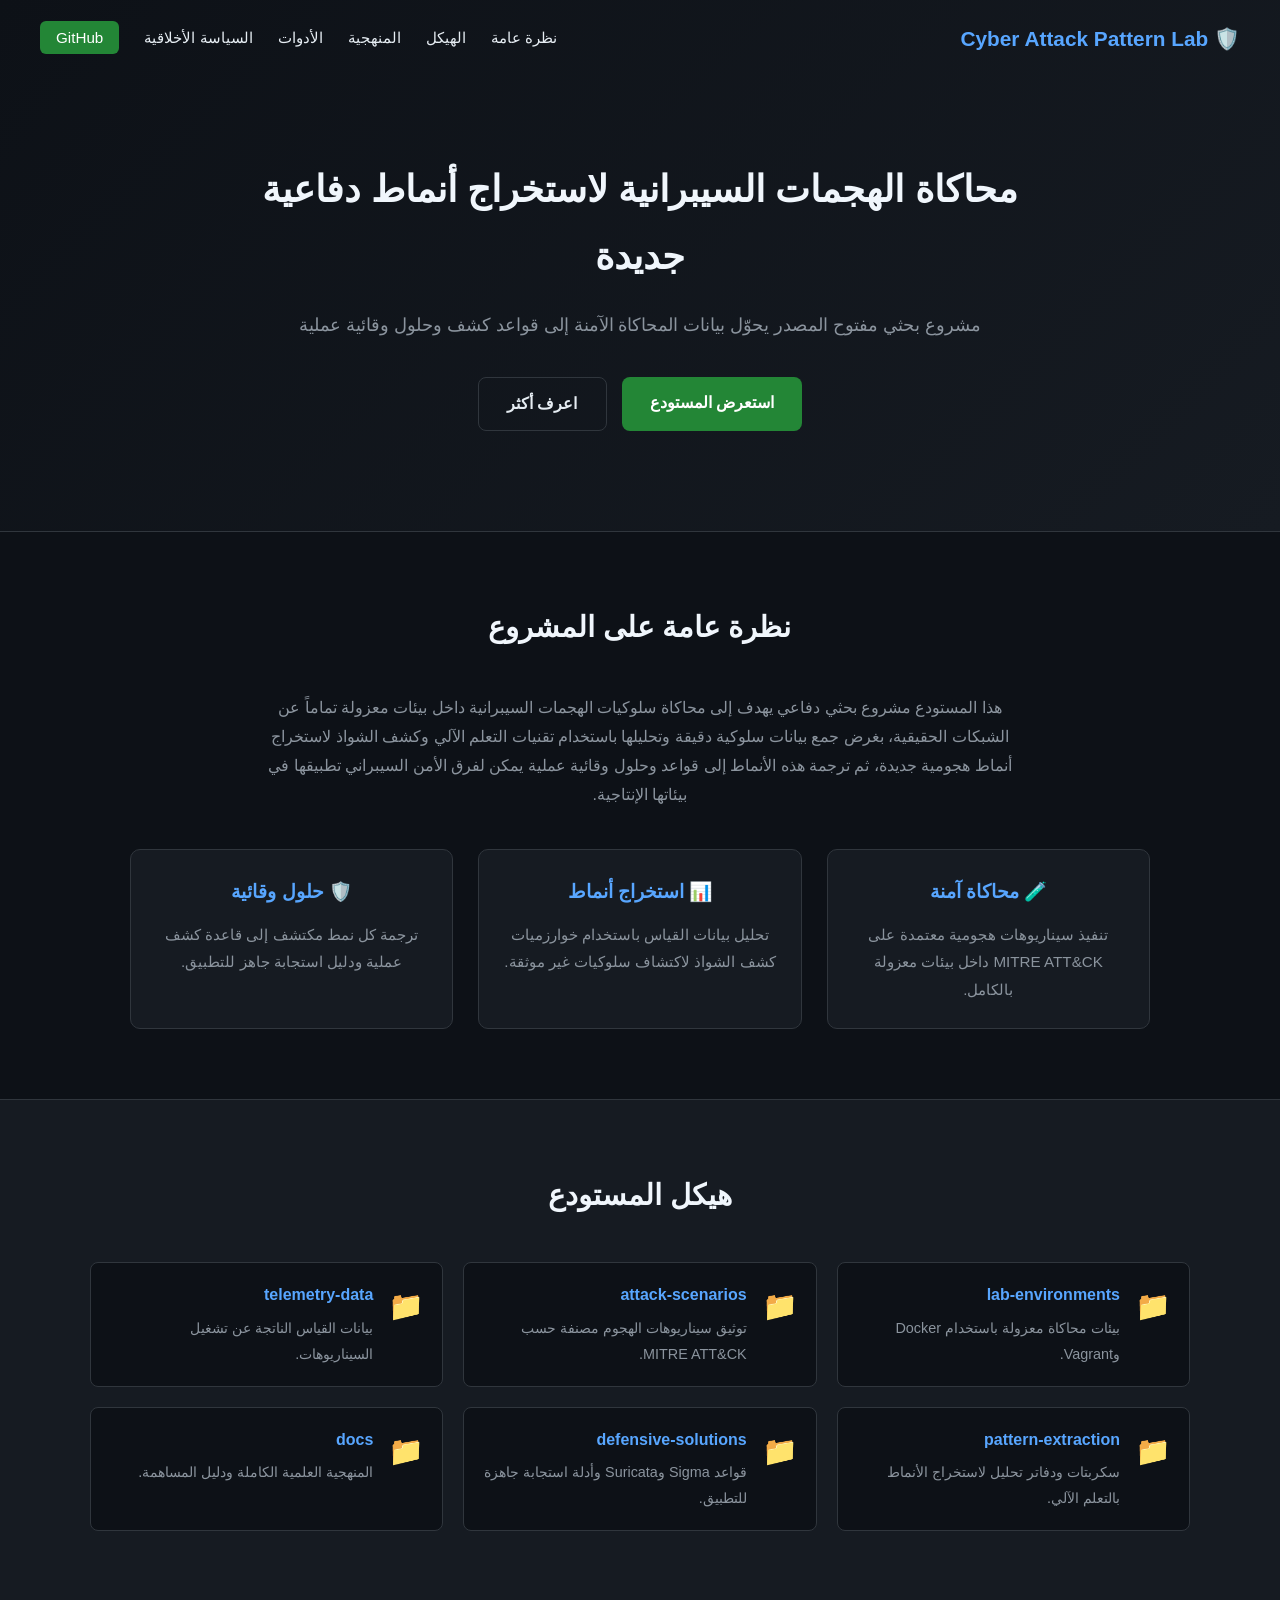
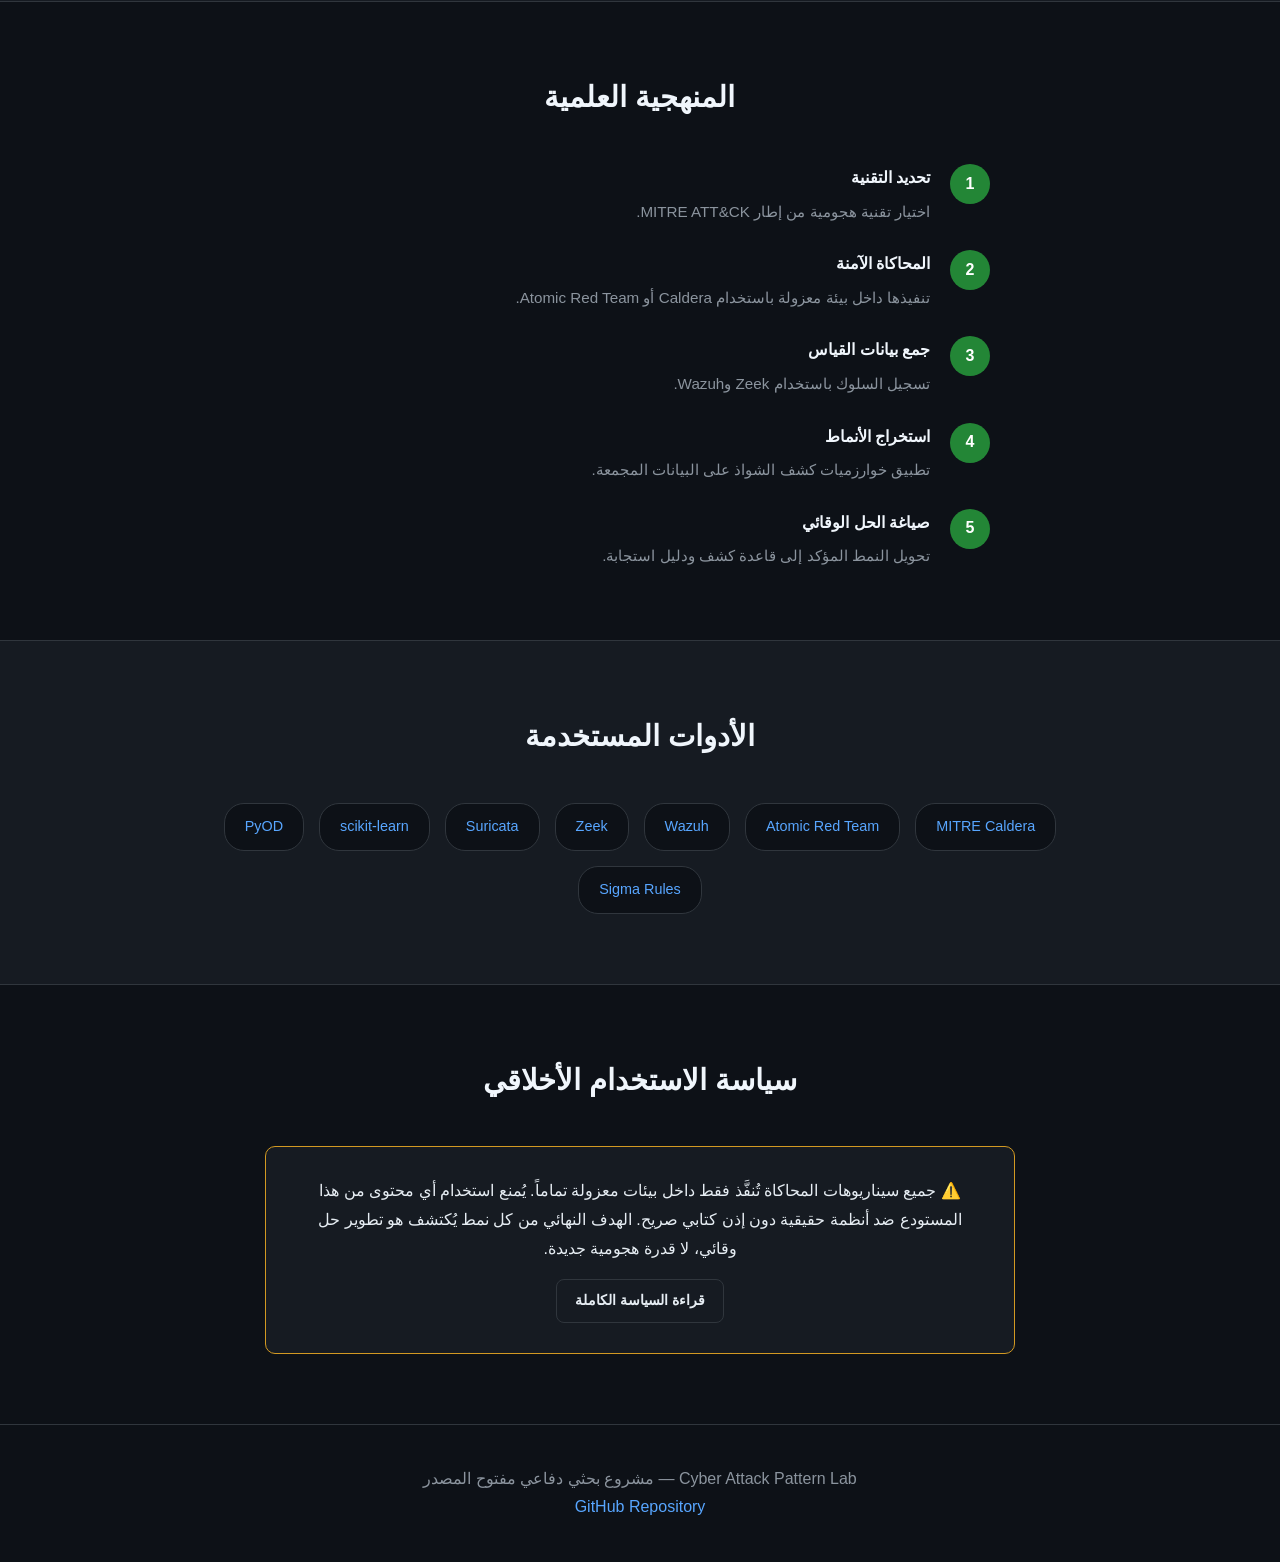
==== site/index.html @ 19f529f7 "إضافة موقع GitHub Pages أساسي" ====
<!DOCTYPE html>
<html lang="ar" dir="rtl">
<head>
<meta charset="UTF-8">
<meta name="viewport" content="width=device-width, initial-scale=1.0">
<title>Cyber Attack Pattern Lab | مستودع محاكاة الهجمات السيبرانية</title>
<link rel="stylesheet" href="style.css">
</head>
<body>

<header class="hero">
  <nav class="navbar">
    <div class="logo">🛡️ Cyber Attack Pattern Lab</div>
    <ul class="nav-links">
      <li><a href="#about">نظرة عامة</a></li>
      <li><a href="#structure">الهيكل</a></li>
      <li><a href="#methodology">المنهجية</a></li>
      <li><a href="#tools">الأدوات</a></li>
      <li><a href="#ethics">السياسة الأخلاقية</a></li>
      <li><a href="https://github.com/mwthrc23-ui/cyber-attack-pattern-lab-" target="_blank" class="github-btn">GitHub</a></li>
    </ul>
  </nav>

  <div class="hero-content">
    <h1>محاكاة الهجمات السيبرانية لاستخراج أنماط دفاعية جديدة</h1>
    <p>مشروع بحثي مفتوح المصدر يحوّل بيانات المحاكاة الآمنة إلى قواعد كشف وحلول وقائية عملية</p>
    <div class="hero-buttons">
      <a href="https://github.com/mwthrc23-ui/cyber-attack-pattern-lab-" class="btn primary" target="_blank">استعرض المستودع</a>
      <a href="#about" class="btn secondary">اعرف أكثر</a>
    </div>
  </div>
</header>

<section id="about" class="section">
  <h2>نظرة عامة على المشروع</h2>
  <p>
    هذا المستودع مشروع بحثي دفاعي يهدف إلى محاكاة سلوكيات الهجمات السيبرانية
    داخل بيئات معزولة تماماً عن الشبكات الحقيقية، بغرض جمع بيانات سلوكية دقيقة
    وتحليلها باستخدام تقنيات التعلم الآلي وكشف الشواذ لاستخراج أنماط هجومية
    جديدة، ثم ترجمة هذه الأنماط إلى قواعد وحلول وقائية عملية يمكن لفرق الأمن
    السيبراني تطبيقها في بيئاتها الإنتاجية.
  </p>
  <div class="cards">
    <div class="card">
      <h3>🧪 محاكاة آمنة</h3>
      <p>تنفيذ سيناريوهات هجومية معتمدة على MITRE ATT&CK داخل بيئات معزولة بالكامل.</p>
    </div>
    <div class="card">
      <h3>📊 استخراج أنماط</h3>
      <p>تحليل بيانات القياس باستخدام خوارزميات كشف الشواذ لاكتشاف سلوكيات غير موثقة.</p>
    </div>
    <div class="card">
      <h3>🛡️ حلول وقائية</h3>
      <p>ترجمة كل نمط مكتشف إلى قاعدة كشف عملية ودليل استجابة جاهز للتطبيق.</p>
    </div>
  </div>
</section>

<section id="structure" class="section alt">
  <h2>هيكل المستودع</h2>
  <div class="structure-grid">
    <div class="structure-item">
      <span class="folder-icon">📁</span>
      <div>
        <h4>lab-environments</h4>
        <p>بيئات محاكاة معزولة باستخدام Docker وVagrant.</p>
      </div>
    </div>
    <div class="structure-item">
      <span class="folder-icon">📁</span>
      <div>
        <h4>attack-scenarios</h4>
        <p>توثيق سيناريوهات الهجوم مصنفة حسب MITRE ATT&CK.</p>
      </div>
    </div>
    <div class="structure-item">
      <span class="folder-icon">📁</span>
      <div>
        <h4>telemetry-data</h4>
        <p>بيانات القياس الناتجة عن تشغيل السيناريوهات.</p>
      </div>
    </div>
    <div class="structure-item">
      <span class="folder-icon">📁</span>
      <div>
        <h4>pattern-extraction</h4>
        <p>سكربتات ودفاتر تحليل لاستخراج الأنماط بالتعلم الآلي.</p>
      </div>
    </div>
    <div class="structure-item">
      <span class="folder-icon">📁</span>
      <div>
        <h4>defensive-solutions</h4>
        <p>قواعد Sigma وSuricata وأدلة استجابة جاهزة للتطبيق.</p>
      </div>
    </div>
    <div class="structure-item">
      <span class="folder-icon">📁</span>
      <div>
        <h4>docs</h4>
        <p>المنهجية العلمية الكاملة ودليل المساهمة.</p>
      </div>
    </div>
  </div>
</section>

<section id="methodology" class="section">
  <h2>المنهجية العلمية</h2>
  <div class="timeline">
    <div class="timeline-step">
      <div class="step-number">1</div>
      <div><h4>تحديد التقنية</h4><p>اختيار تقنية هجومية من إطار MITRE ATT&amp;CK.</p></div>
    </div>
    <div class="timeline-step">
      <div class="step-number">2</div>
      <div><h4>المحاكاة الآمنة</h4><p>تنفيذها داخل بيئة معزولة باستخدام Caldera أو Atomic Red Team.</p></div>
    </div>
    <div class="timeline-step">
      <div class="step-number">3</div>
      <div><h4>جمع بيانات القياس</h4><p>تسجيل السلوك باستخدام Zeek وWazuh.</p></div>
    </div>
    <div class="timeline-step">
      <div class="step-number">4</div>
      <div><h4>استخراج الأنماط</h4><p>تطبيق خوارزميات كشف الشواذ على البيانات المجمعة.</p></div>
    </div>
    <div class="timeline-step">
      <div class="step-number">5</div>
      <div><h4>صياغة الحل الوقائي</h4><p>تحويل النمط المؤكد إلى قاعدة كشف ودليل استجابة.</p></div>
    </div>
  </div>
</section>

<section id="tools" class="section alt">
  <h2>الأدوات المستخدمة</h2>
  <div class="tools-grid">
    <span class="tool-badge">MITRE Caldera</span>
    <span class="tool-badge">Atomic Red Team</span>
    <span class="tool-badge">Wazuh</span>
    <span class="tool-badge">Zeek</span>
    <span class="tool-badge">Suricata</span>
    <span class="tool-badge">scikit-learn</span>
    <span class="tool-badge">PyOD</span>
    <span class="tool-badge">Sigma Rules</span>
  </div>
</section>

<section id="ethics" class="section">
  <h2>سياسة الاستخدام الأخلاقي</h2>
  <div class="ethics-box">
    <p>⚠️ جميع سيناريوهات المحاكاة تُنفَّذ فقط داخل بيئات معزولة تماماً. يُمنع
    استخدام أي محتوى من هذا المستودع ضد أنظمة حقيقية دون إذن كتابي صريح.
    الهدف النهائي من كل نمط يُكتشف هو تطوير حل وقائي، لا قدرة هجومية جديدة.</p>
    <a href="https://github.com/mwthrc23-ui/cyber-attack-pattern-lab-/blob/main/ETHICS_POLICY.md" target="_blank" class="btn secondary small">قراءة السياسة الكاملة</a>
  </div>
</section>

<footer class="footer">
  <p>Cyber Attack Pattern Lab — مشروع بحثي دفاعي مفتوح المصدر</p>
  <p><a href="https://github.com/mwthrc23-ui/cyber-attack-pattern-lab-" target="_blank">GitHub Repository</a></p>
</footer>

</body>
</html>
---- site/style.css ----
* {
  margin: 0;
  padding: 0;
  box-sizing: border-box;
}

body {
  font-family: 'Segoe UI', Tahoma, Arial, sans-serif;
  background: #0d1117;
  color: #e6edf3;
  line-height: 1.8;
}

/* شريط التنقل */
.navbar {
  display: flex;
  justify-content: space-between;
  align-items: center;
  padding: 20px 40px;
}

.logo {
  font-size: 1.3rem;
  font-weight: bold;
  color: #58a6ff;
}

.nav-links {
  display: flex;
  gap: 25px;
  list-style: none;
}

.nav-links a {
  color: #e6edf3;
  text-decoration: none;
  font-size: 0.95rem;
}

.nav-links a:hover {
  color: #58a6ff;
}

.github-btn {
  background: #238636;
  padding: 8px 16px;
  border-radius: 6px;
  color: white !important;
}

/* قسم الهيرو */
.hero {
  background: linear-gradient(135deg, #0d1117 0%, #161b22 100%);
  border-bottom: 1px solid #30363d;
}

.hero-content {
  text-align: center;
  padding: 80px 20px 100px;
  max-width: 800px;
  margin: 0 auto;
}

.hero-content h1 {
  font-size: 2.3rem;
  margin-bottom: 20px;
  color: #f0f6fc;
}

.hero-content p {
  font-size: 1.1rem;
  color: #8b949e;
  margin-bottom: 35px;
}

.hero-buttons {
  display: flex;
  gap: 15px;
  justify-content: center;
}

.btn {
  padding: 12px 28px;
  border-radius: 8px;
  text-decoration: none;
  font-weight: bold;
  transition: 0.2s;
}

.btn.primary {
  background: #238636;
  color: white;
}

.btn.primary:hover {
  background: #2ea043;
}

.btn.secondary {
  border: 1px solid #30363d;
  color: #e6edf3;
}

.btn.secondary:hover {
  background: #21262d;
}

.btn.small {
  padding: 8px 18px;
  font-size: 0.9rem;
  display: inline-block;
  margin-top: 15px;
}

/* الأقسام */
.section {
  padding: 70px 40px;
  max-width: 1100px;
  margin: 0 auto;
}

.section.alt {
  background: #161b22;
  max-width: 100%;
  border-top: 1px solid #30363d;
  border-bottom: 1px solid #30363d;
}

.section h2 {
  text-align: center;
  font-size: 1.8rem;
  margin-bottom: 40px;
  color: #f0f6fc;
}

.section > p {
  text-align: center;
  max-width: 750px;
  margin: 0 auto 40px;
  color: #8b949e;
}

/* البطاقات */
.cards {
  display: grid;
  grid-template-columns: repeat(auto-fit, minmax(250px, 1fr));
  gap: 25px;
}

.card {
  background: #161b22;
  border: 1px solid #30363d;
  border-radius: 10px;
  padding: 25px;
  text-align: center;
}

.card h3 {
  margin-bottom: 12px;
  color: #58a6ff;
}

.card p {
  color: #8b949e;
  font-size: 0.95rem;
}

/* هيكل المجلدات */
.structure-grid {
  display: grid;
  grid-template-columns: repeat(auto-fit, minmax(280px, 1fr));
  gap: 20px;
  max-width: 1100px;
  margin: 0 auto;
}

.structure-item {
  display: flex;
  gap: 15px;
  background: #0d1117;
  border: 1px solid #30363d;
  border-radius: 8px;
  padding: 18px;
}

.folder-icon {
  font-size: 1.8rem;
}

.structure-item h4 {
  color: #58a6ff;
  margin-bottom: 6px;
}

.structure-item p {
  color: #8b949e;
  font-size: 0.9rem;
}

/* خط زمني المنهجية */
.timeline {
  max-width: 700px;
  margin: 0 auto;
  display: flex;
  flex-direction: column;
  gap: 25px;
}

.timeline-step {
  display: flex;
  align-items: flex-start;
  gap: 20px;
}

.step-number {
  background: #238636;
  color: white;
  min-width: 40px;
  height: 40px;
  border-radius: 50%;
  display: flex;
  align-items: center;
  justify-content: center;
  font-weight: bold;
}

.timeline-step h4 {
  color: #f0f6fc;
  margin-bottom: 5px;
}

.timeline-step p {
  color: #8b949e;
  font-size: 0.95rem;
}

/* الأدوات */
.tools-grid {
  display: flex;
  flex-wrap: wrap;
  gap: 15px;
  justify-content: center;
  max-width: 900px;
  margin: 0 auto;
}

.tool-badge {
  background: #0d1117;
  border: 1px solid #30363d;
  padding: 10px 20px;
  border-radius: 20px;
  color: #58a6ff;
  font-size: 0.9rem;
}

/* السياسة الأخلاقية */
.ethics-box {
  max-width: 750px;
  margin: 0 auto;
  background: #161b22;
  border: 1px solid #d29922;
  border-radius: 10px;
  padding: 30px;
  text-align: center;
}

.ethics-box p {
  color: #e6edf3;
}

/* التذييل */
.footer {
  text-align: center;
  padding: 40px;
  border-top: 1px solid #30363d;
  color: #8b949e;
}

.footer a {
  color: #58a6ff;
  text-decoration: none;
}

/* التجاوب مع الشاشات الصغيرة */
@media (max-width: 768px) {
  .navbar {
    flex-direction: column;
    gap: 15px;
  }
  .nav-links {
    flex-wrap: wrap;
    justify-content: center;
    gap: 15px;
  }
  .hero-content h1 {
    font-size: 1.7rem;
  }
}
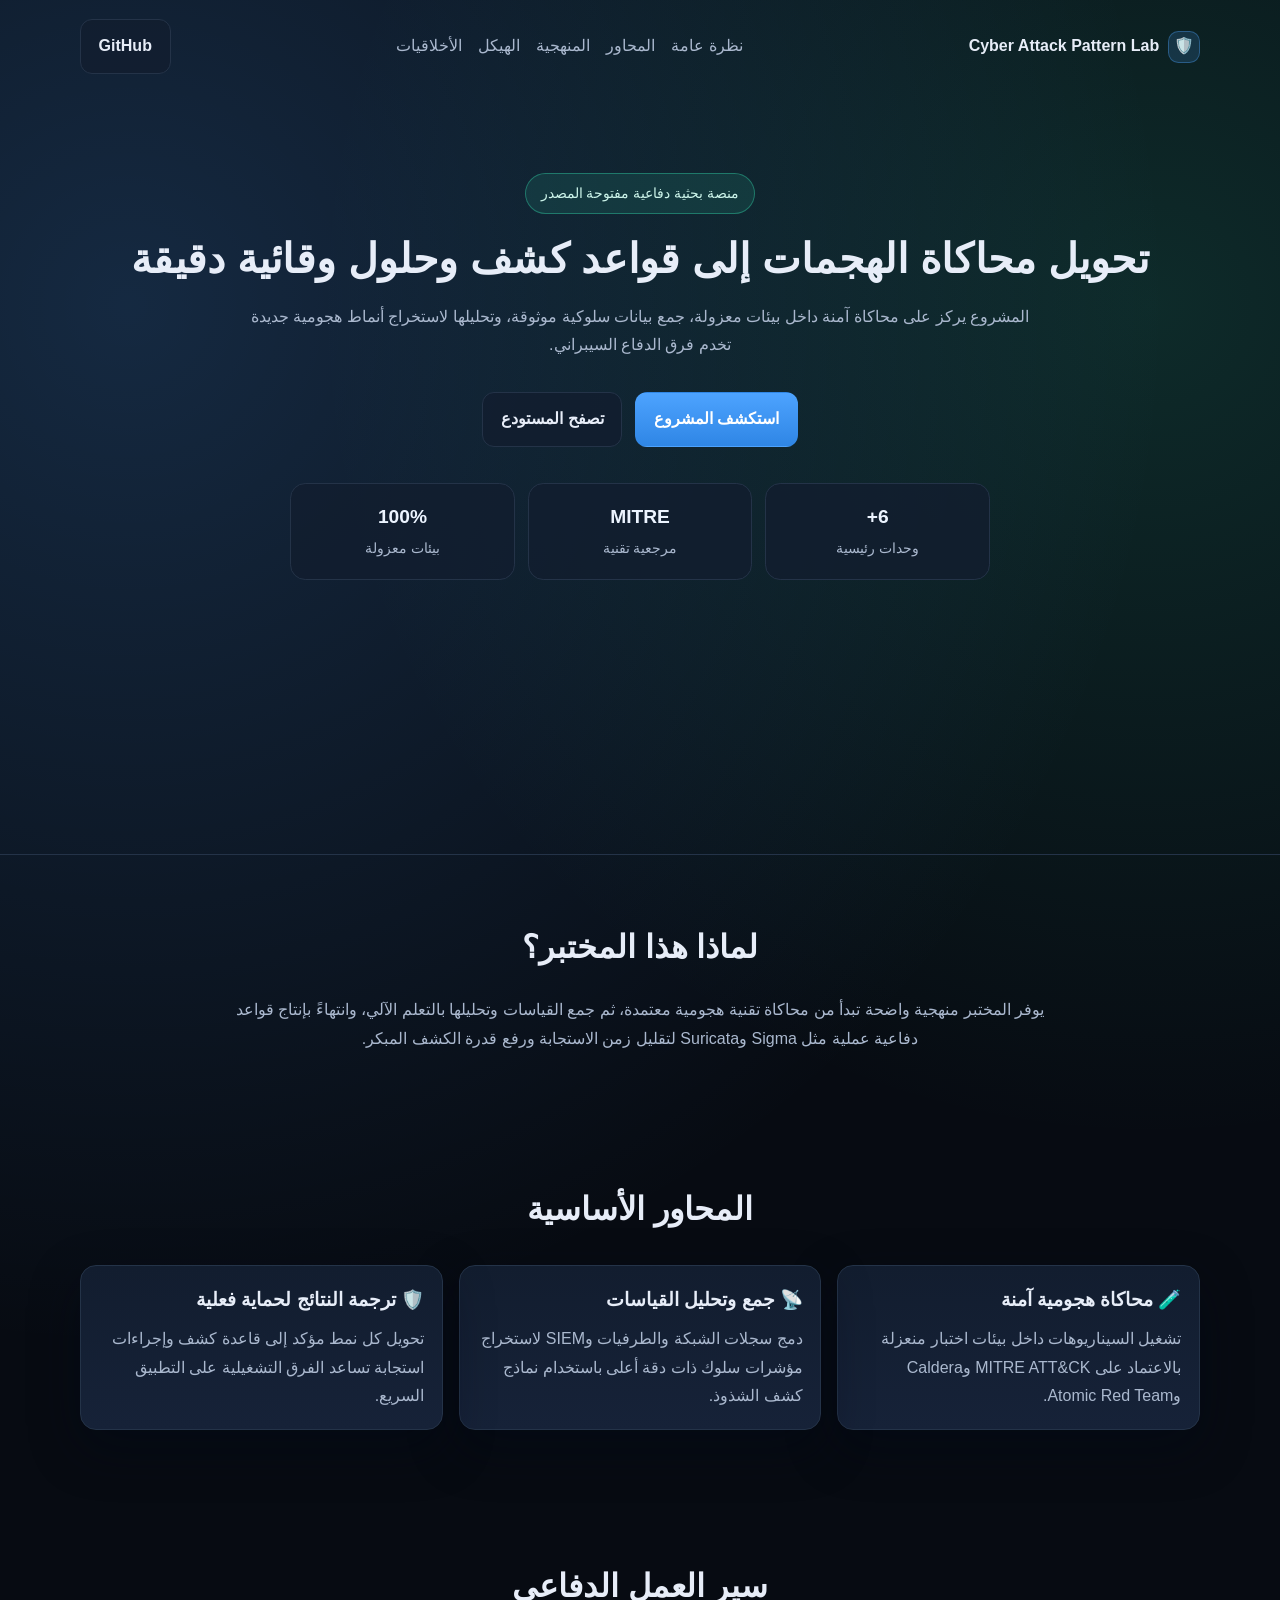
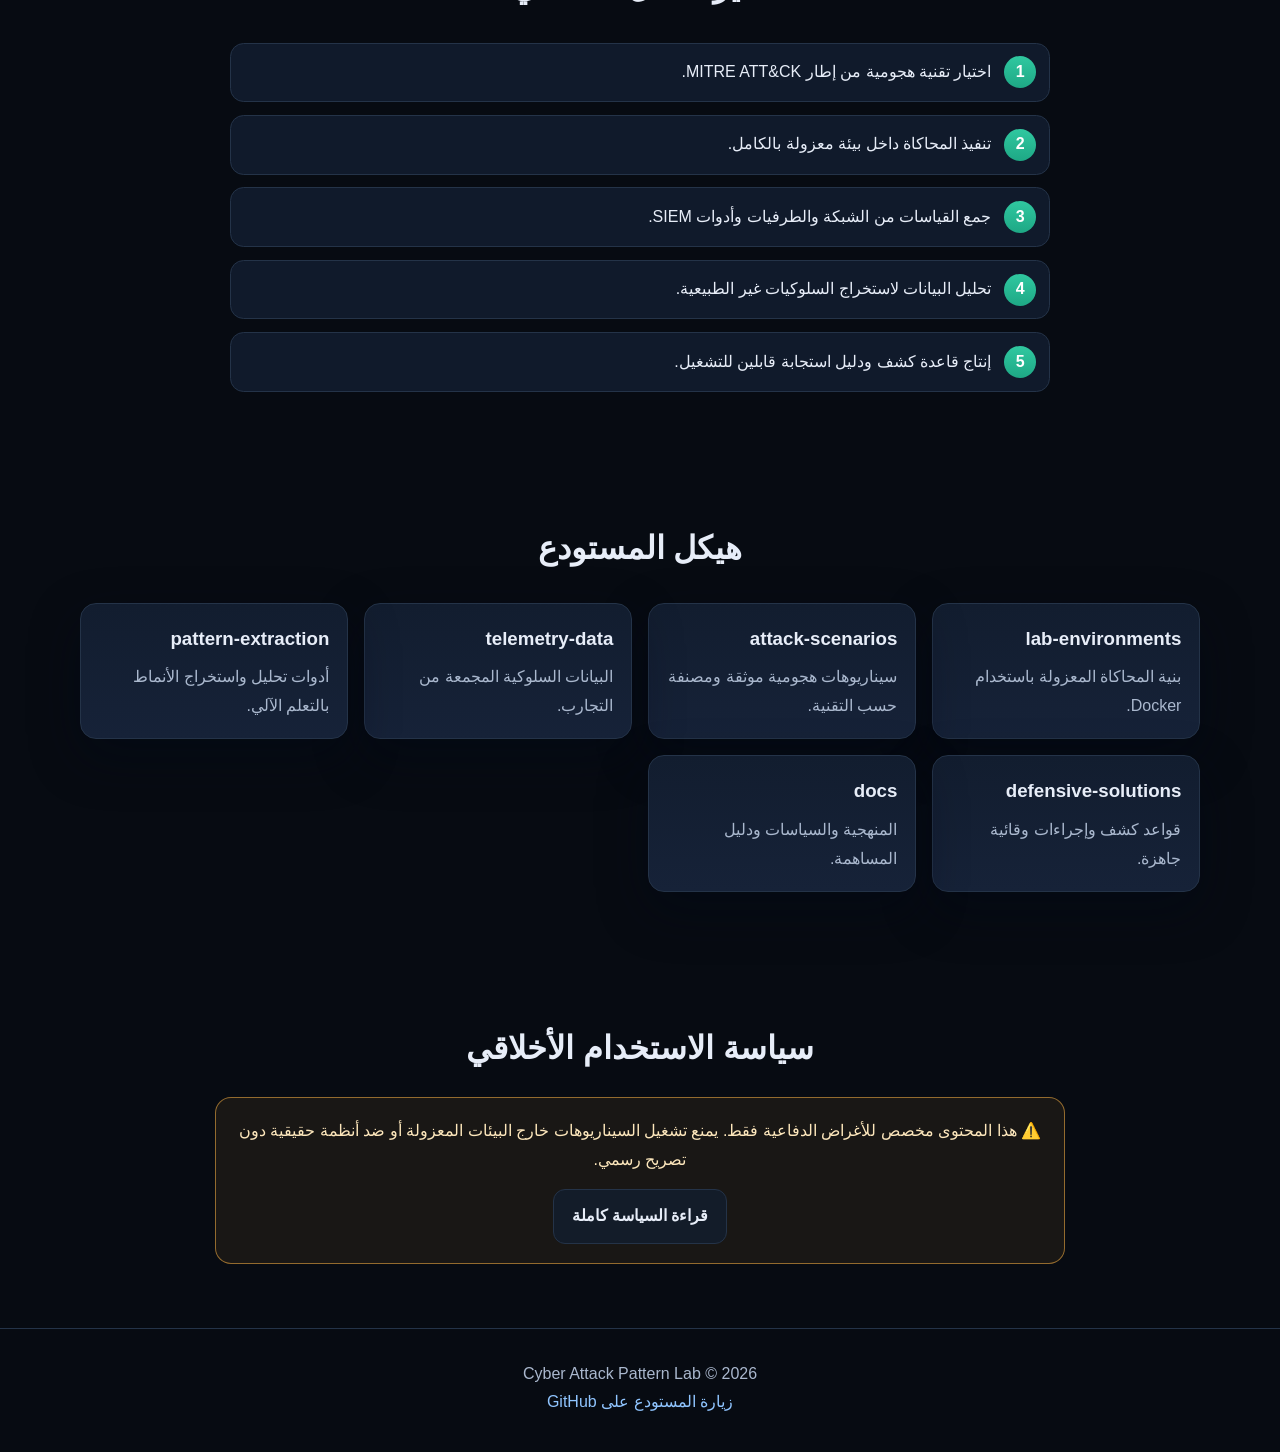
==== commit daf92510: "Implement redesigned homepage and 404 handling" ====
--- a/site/index.html
+++ b/site/index.html
@@ -1,163 +1,109 @@
 <!DOCTYPE html>
 <html lang="ar" dir="rtl">
 <head>
-<meta charset="UTF-8">
-<meta name="viewport" content="width=device-width, initial-scale=1.0">
-<title>Cyber Attack Pattern Lab | مستودع محاكاة الهجمات السيبرانية</title>
-<link rel="stylesheet" href="style.css">
+  <meta charset="UTF-8">
+  <meta name="viewport" content="width=device-width, initial-scale=1.0">
+  <meta name="description" content="Cyber Attack Pattern Lab: منصة بحثية دفاعية لمحاكاة الهجمات السيبرانية واستخراج أنماط وقائية قابلة للتطبيق.">
+  <title>Cyber Attack Pattern Lab | مختبر أنماط الهجمات السيبرانية</title>
+  <link rel="stylesheet" href="style.css">
 </head>
 <body>
+  <header class="hero" id="top">
+    <nav class="navbar container">
+      <a class="brand" href="#top" aria-label="العودة إلى الأعلى">
+        <span class="brand-mark">🛡️</span>
+        <span>Cyber Attack Pattern Lab</span>
+      </a>
+      <ul class="nav-links">
+        <li><a href="#about">نظرة عامة</a></li>
+        <li><a href="#pillars">المحاور</a></li>
+        <li><a href="#workflow">المنهجية</a></li>
+        <li><a href="#structure">الهيكل</a></li>
+        <li><a href="#ethics">الأخلاقيات</a></li>
+      </ul>
+      <a href="https://github.com/mwthrc23-ui/cyber-attack-pattern-lab.github.io" target="_blank" rel="noreferrer" class="btn btn-ghost">GitHub</a>
+    </nav>
 
-<header class="hero">
-  <nav class="navbar">
-    <div class="logo">🛡️ Cyber Attack Pattern Lab</div>
-    <ul class="nav-links">
-      <li><a href="#about">نظرة عامة</a></li>
-      <li><a href="#structure">الهيكل</a></li>
-      <li><a href="#methodology">المنهجية</a></li>
-      <li><a href="#tools">الأدوات</a></li>
-      <li><a href="#ethics">السياسة الأخلاقية</a></li>
-      <li><a href="https://github.com/mwthrc23-ui/cyber-attack-pattern-lab-" target="_blank" class="github-btn">GitHub</a></li>
-    </ul>
-  </nav>
+    <div class="hero-content container">
+      <p class="kicker">منصة بحثية دفاعية مفتوحة المصدر</p>
+      <h1>تحويل محاكاة الهجمات إلى قواعد كشف وحلول وقائية دقيقة</h1>
+      <p class="lead">المشروع يركز على محاكاة آمنة داخل بيئات معزولة، جمع بيانات سلوكية موثوقة، وتحليلها لاستخراج أنماط هجومية جديدة تخدم فرق الدفاع السيبراني.</p>
+      <div class="hero-actions">
+        <a href="#about" class="btn btn-primary">استكشف المشروع</a>
+        <a href="https://github.com/mwthrc23-ui/cyber-attack-pattern-lab.github.io" target="_blank" rel="noreferrer" class="btn btn-secondary">تصفح المستودع</a>
+      </div>
+      <ul class="hero-metrics" aria-label="إحصاءات المشروع">
+        <li><strong>6+</strong><span>وحدات رئيسية</span></li>
+        <li><strong>MITRE</strong><span>مرجعية تقنية</span></li>
+        <li><strong>100%</strong><span>بيئات معزولة</span></li>
+      </ul>
+    </div>
+  </header>
 
-  <div class="hero-content">
-    <h1>محاكاة الهجمات السيبرانية لاستخراج أنماط دفاعية جديدة</h1>
-    <p>مشروع بحثي مفتوح المصدر يحوّل بيانات المحاكاة الآمنة إلى قواعد كشف وحلول وقائية عملية</p>
-    <div class="hero-buttons">
-      <a href="https://github.com/mwthrc23-ui/cyber-attack-pattern-lab-" class="btn primary" target="_blank">استعرض المستودع</a>
-      <a href="#about" class="btn secondary">اعرف أكثر</a>
-    </div>
-  </div>
-</header>
+  <main>
+    <section class="section container" id="about">
+      <h2>لماذا هذا المختبر؟</h2>
+      <p>
+        يوفر المختبر منهجية واضحة تبدأ من محاكاة تقنية هجومية معتمدة، ثم جمع القياسات وتحليلها بالتعلم الآلي،
+        وانتهاءً بإنتاج قواعد دفاعية عملية مثل Sigma وSuricata لتقليل زمن الاستجابة ورفع قدرة الكشف المبكر.
+      </p>
+    </section>
 
-<section id="about" class="section">
-  <h2>نظرة عامة على المشروع</h2>
-  <p>
-    هذا المستودع مشروع بحثي دفاعي يهدف إلى محاكاة سلوكيات الهجمات السيبرانية
-    داخل بيئات معزولة تماماً عن الشبكات الحقيقية، بغرض جمع بيانات سلوكية دقيقة
-    وتحليلها باستخدام تقنيات التعلم الآلي وكشف الشواذ لاستخراج أنماط هجومية
-    جديدة، ثم ترجمة هذه الأنماط إلى قواعد وحلول وقائية عملية يمكن لفرق الأمن
-    السيبراني تطبيقها في بيئاتها الإنتاجية.
-  </p>
-  <div class="cards">
-    <div class="card">
-      <h3>🧪 محاكاة آمنة</h3>
-      <p>تنفيذ سيناريوهات هجومية معتمدة على MITRE ATT&CK داخل بيئات معزولة بالكامل.</p>
-    </div>
-    <div class="card">
-      <h3>📊 استخراج أنماط</h3>
-      <p>تحليل بيانات القياس باستخدام خوارزميات كشف الشواذ لاكتشاف سلوكيات غير موثقة.</p>
-    </div>
-    <div class="card">
-      <h3>🛡️ حلول وقائية</h3>
-      <p>ترجمة كل نمط مكتشف إلى قاعدة كشف عملية ودليل استجابة جاهز للتطبيق.</p>
-    </div>
-  </div>
-</section>
+    <section class="section container" id="pillars">
+      <h2>المحاور الأساسية</h2>
+      <div class="grid cards-grid">
+        <article class="card">
+          <h3>🧪 محاكاة هجومية آمنة</h3>
+          <p>تشغيل السيناريوهات داخل بيئات اختبار منعزلة بالاعتماد على MITRE ATT&amp;CK وCaldera وAtomic Red Team.</p>
+        </article>
+        <article class="card">
+          <h3>📡 جمع وتحليل القياسات</h3>
+          <p>دمج سجلات الشبكة والطرفيات وSIEM لاستخراج مؤشرات سلوك ذات دقة أعلى باستخدام نماذج كشف الشذوذ.</p>
+        </article>
+        <article class="card">
+          <h3>🛡️ ترجمة النتائج لحماية فعلية</h3>
+          <p>تحويل كل نمط مؤكد إلى قاعدة كشف وإجراءات استجابة تساعد الفرق التشغيلية على التطبيق السريع.</p>
+        </article>
+      </div>
+    </section>
 
-<section id="structure" class="section alt">
-  <h2>هيكل المستودع</h2>
-  <div class="structure-grid">
-    <div class="structure-item">
-      <span class="folder-icon">📁</span>
-      <div>
-        <h4>lab-environments</h4>
-        <p>بيئات محاكاة معزولة باستخدام Docker وVagrant.</p>
+    <section class="section container" id="workflow">
+      <h2>سير العمل الدفاعي</h2>
+      <ol class="timeline">
+        <li><span>1</span><p>اختيار تقنية هجومية من إطار MITRE ATT&amp;CK.</p></li>
+        <li><span>2</span><p>تنفيذ المحاكاة داخل بيئة معزولة بالكامل.</p></li>
+        <li><span>3</span><p>جمع القياسات من الشبكة والطرفيات وأدوات SIEM.</p></li>
+        <li><span>4</span><p>تحليل البيانات لاستخراج السلوكيات غير الطبيعية.</p></li>
+        <li><span>5</span><p>إنتاج قاعدة كشف ودليل استجابة قابلين للتشغيل.</p></li>
+      </ol>
+    </section>
+
+    <section class="section container" id="structure">
+      <h2>هيكل المستودع</h2>
+      <div class="grid structure-grid">
+        <article class="panel"><h3>lab-environments</h3><p>بنية المحاكاة المعزولة باستخدام Docker.</p></article>
+        <article class="panel"><h3>attack-scenarios</h3><p>سيناريوهات هجومية موثقة ومصنفة حسب التقنية.</p></article>
+        <article class="panel"><h3>telemetry-data</h3><p>البيانات السلوكية المجمعة من التجارب.</p></article>
+        <article class="panel"><h3>pattern-extraction</h3><p>أدوات تحليل واستخراج الأنماط بالتعلم الآلي.</p></article>
+        <article class="panel"><h3>defensive-solutions</h3><p>قواعد كشف وإجراءات وقائية جاهزة.</p></article>
+        <article class="panel"><h3>docs</h3><p>المنهجية والسياسات ودليل المساهمة.</p></article>
       </div>
-    </div>
-    <div class="structure-item">
-      <span class="folder-icon">📁</span>
-      <div>
-        <h4>attack-scenarios</h4>
-        <p>توثيق سيناريوهات الهجوم مصنفة حسب MITRE ATT&CK.</p>
+    </section>
+
+    <section class="section container" id="ethics">
+      <h2>سياسة الاستخدام الأخلاقي</h2>
+      <div class="alert-box">
+        <p>
+          ⚠️ هذا المحتوى مخصص للأغراض الدفاعية فقط. يمنع تشغيل السيناريوهات خارج البيئات المعزولة أو ضد أنظمة حقيقية دون تصريح رسمي.
+        </p>
+        <a href="https://github.com/mwthrc23-ui/cyber-attack-pattern-lab.github.io/blob/main/ETHICS_POLICY.md" target="_blank" rel="noreferrer" class="btn btn-secondary">قراءة السياسة كاملة</a>
       </div>
-    </div>
-    <div class="structure-item">
-      <span class="folder-icon">📁</span>
-      <div>
-        <h4>telemetry-data</h4>
-        <p>بيانات القياس الناتجة عن تشغيل السيناريوهات.</p>
-      </div>
-    </div>
-    <div class="structure-item">
-      <span class="folder-icon">📁</span>
-      <div>
-        <h4>pattern-extraction</h4>
-        <p>سكربتات ودفاتر تحليل لاستخراج الأنماط بالتعلم الآلي.</p>
-      </div>
-    </div>
-    <div class="structure-item">
-      <span class="folder-icon">📁</span>
-      <div>
-        <h4>defensive-solutions</h4>
-        <p>قواعد Sigma وSuricata وأدلة استجابة جاهزة للتطبيق.</p>
-      </div>
-    </div>
-    <div class="structure-item">
-      <span class="folder-icon">📁</span>
-      <div>
-        <h4>docs</h4>
-        <p>المنهجية العلمية الكاملة ودليل المساهمة.</p>
-      </div>
-    </div>
-  </div>
-</section>
+    </section>
+  </main>
 
-<section id="methodology" class="section">
-  <h2>المنهجية العلمية</h2>
-  <div class="timeline">
-    <div class="timeline-step">
-      <div class="step-number">1</div>
-      <div><h4>تحديد التقنية</h4><p>اختيار تقنية هجومية من إطار MITRE ATT&amp;CK.</p></div>
-    </div>
-    <div class="timeline-step">
-      <div class="step-number">2</div>
-      <div><h4>المحاكاة الآمنة</h4><p>تنفيذها داخل بيئة معزولة باستخدام Caldera أو Atomic Red Team.</p></div>
-    </div>
-    <div class="timeline-step">
-      <div class="step-number">3</div>
-      <div><h4>جمع بيانات القياس</h4><p>تسجيل السلوك باستخدام Zeek وWazuh.</p></div>
-    </div>
-    <div class="timeline-step">
-      <div class="step-number">4</div>
-      <div><h4>استخراج الأنماط</h4><p>تطبيق خوارزميات كشف الشواذ على البيانات المجمعة.</p></div>
-    </div>
-    <div class="timeline-step">
-      <div class="step-number">5</div>
-      <div><h4>صياغة الحل الوقائي</h4><p>تحويل النمط المؤكد إلى قاعدة كشف ودليل استجابة.</p></div>
-    </div>
-  </div>
-</section>
-
-<section id="tools" class="section alt">
-  <h2>الأدوات المستخدمة</h2>
-  <div class="tools-grid">
-    <span class="tool-badge">MITRE Caldera</span>
-    <span class="tool-badge">Atomic Red Team</span>
-    <span class="tool-badge">Wazuh</span>
-    <span class="tool-badge">Zeek</span>
-    <span class="tool-badge">Suricata</span>
-    <span class="tool-badge">scikit-learn</span>
-    <span class="tool-badge">PyOD</span>
-    <span class="tool-badge">Sigma Rules</span>
-  </div>
-</section>
-
-<section id="ethics" class="section">
-  <h2>سياسة الاستخدام الأخلاقي</h2>
-  <div class="ethics-box">
-    <p>⚠️ جميع سيناريوهات المحاكاة تُنفَّذ فقط داخل بيئات معزولة تماماً. يُمنع
-    استخدام أي محتوى من هذا المستودع ضد أنظمة حقيقية دون إذن كتابي صريح.
-    الهدف النهائي من كل نمط يُكتشف هو تطوير حل وقائي، لا قدرة هجومية جديدة.</p>
-    <a href="https://github.com/mwthrc23-ui/cyber-attack-pattern-lab-/blob/main/ETHICS_POLICY.md" target="_blank" class="btn secondary small">قراءة السياسة الكاملة</a>
-  </div>
-</section>
-
-<footer class="footer">
-  <p>Cyber Attack Pattern Lab — مشروع بحثي دفاعي مفتوح المصدر</p>
-  <p><a href="https://github.com/mwthrc23-ui/cyber-attack-pattern-lab-" target="_blank">GitHub Repository</a></p>
-</footer>
-
+  <footer class="footer">
+    <p>Cyber Attack Pattern Lab © 2026</p>
+    <p><a href="https://github.com/mwthrc23-ui/cyber-attack-pattern-lab.github.io" target="_blank" rel="noreferrer">زيارة المستودع على GitHub</a></p>
+  </footer>
 </body>
 </html>
--- a/site/style.css
+++ b/site/style.css
@@ -1,298 +1,309 @@
-* {
-  margin: 0;
-  padding: 0;
-  box-sizing: border-box;
-}
+:root {
+  --bg: #070b12;
+  --bg-soft: #0f1726;
+  --surface: #121d2f;
+  --surface-soft: #162238;
+  --text: #e7edf8;
+  --muted: #aab8ce;
+  --primary: #4da3ff;
+  --primary-strong: #2f86e5;
+  --accent: #30c8a0;
+  --border: #243348;
+  --shadow: 0 18px 50px rgba(2, 8, 23, 0.45);
+}
+
+* { box-sizing: border-box; margin: 0; padding: 0; }
+
+html { scroll-behavior: smooth; }
 
 body {
-  font-family: 'Segoe UI', Tahoma, Arial, sans-serif;
-  background: #0d1117;
-  color: #e6edf3;
+  font-family: "Tajawal", "Segoe UI", Tahoma, Arial, sans-serif;
+  color: var(--text);
+  background:
+    radial-gradient(circle at 10% 10%, rgba(77, 163, 255, 0.2), transparent 35%),
+    radial-gradient(circle at 90% 10%, rgba(48, 200, 160, 0.17), transparent 28%),
+    var(--bg);
   line-height: 1.8;
 }
 
-/* شريط التنقل */
+a { color: inherit; }
+
+.container {
+  width: min(1120px, 92%);
+  margin-inline: auto;
+}
+
+.hero {
+  min-height: 95vh;
+  border-bottom: 1px solid var(--border);
+}
+
 .navbar {
+  padding: 1.2rem 0;
   display: flex;
+  align-items: center;
   justify-content: space-between;
-  align-items: center;
-  padding: 20px 40px;
-}
-
-.logo {
-  font-size: 1.3rem;
-  font-weight: bold;
-  color: #58a6ff;
+  gap: 1rem;
+  flex-wrap: wrap;
+}
+
+.brand {
+  display: inline-flex;
+  align-items: center;
+  gap: 0.55rem;
+  font-weight: 700;
+  text-decoration: none;
+}
+
+.brand-mark {
+  width: 2rem;
+  height: 2rem;
+  display: grid;
+  place-items: center;
+  border-radius: 0.65rem;
+  background: rgba(77, 163, 255, 0.16);
+  border: 1px solid rgba(77, 163, 255, 0.35);
 }
 
 .nav-links {
+  list-style: none;
   display: flex;
-  gap: 25px;
+  align-items: center;
+  flex-wrap: wrap;
+  gap: 1rem;
+}
+
+.nav-links a {
+  text-decoration: none;
+  color: var(--muted);
+  transition: color .2s ease;
+}
+
+.nav-links a:hover { color: var(--text); }
+
+.hero-content {
+  padding: 5rem 0 4rem;
+  text-align: center;
+}
+
+.kicker {
+  display: inline-flex;
+  padding: .4rem .9rem;
+  border-radius: 999px;
+  border: 1px solid rgba(48, 200, 160, 0.45);
+  background: rgba(48, 200, 160, 0.12);
+  color: #ccf4ea;
+  font-size: .9rem;
+  margin-bottom: 1.2rem;
+}
+
+h1 {
+  font-size: clamp(1.8rem, 3.2vw, 3rem);
+  line-height: 1.3;
+  letter-spacing: .2px;
+  margin-bottom: 1rem;
+}
+
+.lead {
+  color: var(--muted);
+  max-width: 780px;
+  margin: 0 auto 2rem;
+}
+
+.hero-actions {
+  display: flex;
+  justify-content: center;
+  flex-wrap: wrap;
+  gap: .8rem;
+  margin-bottom: 2.2rem;
+}
+
+.btn {
+  border: 1px solid transparent;
+  border-radius: .75rem;
+  font-weight: 700;
+  text-decoration: none;
+  padding: .76rem 1.1rem;
+  transition: all .2s ease;
+  display: inline-flex;
+  align-items: center;
+  justify-content: center;
+}
+
+.btn-primary {
+  background: linear-gradient(180deg, var(--primary), var(--primary-strong));
+  color: white;
+}
+
+.btn-primary:hover { transform: translateY(-1px); box-shadow: 0 8px 20px rgba(47, 134, 229, .35); }
+
+.btn-secondary,
+.btn-ghost {
+  border-color: var(--border);
+  background: rgba(18, 29, 47, 0.8);
+  color: var(--text);
+}
+
+.btn-secondary:hover,
+.btn-ghost:hover { border-color: rgba(77, 163, 255, .5); }
+
+.hero-metrics {
   list-style: none;
-}
-
-.nav-links a {
-  color: #e6edf3;
+  display: grid;
+  grid-template-columns: repeat(3, minmax(120px, 1fr));
+  gap: .8rem;
+  width: min(700px, 100%);
+  margin: 0 auto;
+}
+
+.hero-metrics li {
+  padding: 1rem;
+  border: 1px solid var(--border);
+  border-radius: .95rem;
+  background: rgba(18, 29, 47, 0.8);
+}
+
+.hero-metrics strong {
+  display: block;
+  font-size: 1.2rem;
+  color: #ecf4ff;
+}
+
+.hero-metrics span {
+  color: var(--muted);
+  font-size: .9rem;
+}
+
+.section { padding: 4rem 0; }
+
+.section h2 {
+  font-size: clamp(1.35rem, 2.5vw, 2rem);
+  text-align: center;
+  margin-bottom: 1.2rem;
+}
+
+.section > p {
+  max-width: 820px;
+  margin-inline: auto;
+  text-align: center;
+  color: var(--muted);
+}
+
+.grid {
+  display: grid;
+  gap: 1rem;
+  margin-top: 1.6rem;
+}
+
+.cards-grid { grid-template-columns: repeat(auto-fit, minmax(220px, 1fr)); }
+
+.card,
+.panel {
+  border: 1px solid var(--border);
+  border-radius: 1rem;
+  padding: 1.1rem;
+  background: linear-gradient(180deg, var(--surface), var(--surface-soft));
+  box-shadow: var(--shadow);
+}
+
+.card h3,
+.panel h3 { margin-bottom: .5rem; }
+
+.card p,
+.panel p { color: var(--muted); }
+
+.timeline {
+  list-style: none;
+  max-width: 820px;
+  margin: 1.7rem auto 0;
+  display: grid;
+  gap: .8rem;
+}
+
+.timeline li {
+  display: flex;
+  align-items: center;
+  gap: .8rem;
+  padding: .8rem;
+  border: 1px solid var(--border);
+  border-radius: .85rem;
+  background: rgba(18, 29, 47, 0.85);
+}
+
+.timeline span {
+  min-width: 2rem;
+  height: 2rem;
+  border-radius: 50%;
+  display: grid;
+  place-items: center;
+  font-weight: 700;
+  color: white;
+  background: linear-gradient(180deg, var(--accent), #1ea885);
+}
+
+.structure-grid { grid-template-columns: repeat(auto-fit, minmax(240px, 1fr)); }
+
+.alert-box {
+  max-width: 850px;
+  margin: 1.2rem auto 0;
+  text-align: center;
+  border: 1px solid rgba(237, 170, 64, 0.58);
+  background: rgba(237, 170, 64, 0.08);
+  border-radius: 1rem;
+  padding: 1.2rem;
+}
+
+.alert-box p {
+  margin-bottom: .9rem;
+  color: #fde7bc;
+}
+
+.footer {
+  border-top: 1px solid var(--border);
+  text-align: center;
+  color: var(--muted);
+  padding: 1.9rem 1rem 2.2rem;
+}
+
+.footer a {
+  color: #90c5ff;
   text-decoration: none;
-  font-size: 0.95rem;
-}
-
-.nav-links a:hover {
-  color: #58a6ff;
-}
-
-.github-btn {
-  background: #238636;
-  padding: 8px 16px;
-  border-radius: 6px;
-  color: white !important;
-}
-
-/* قسم الهيرو */
-.hero {
-  background: linear-gradient(135deg, #0d1117 0%, #161b22 100%);
-  border-bottom: 1px solid #30363d;
-}
-
-.hero-content {
-  text-align: center;
-  padding: 80px 20px 100px;
-  max-width: 800px;
-  margin: 0 auto;
-}
-
-.hero-content h1 {
-  font-size: 2.3rem;
-  margin-bottom: 20px;
-  color: #f0f6fc;
-}
-
-.hero-content p {
-  font-size: 1.1rem;
-  color: #8b949e;
-  margin-bottom: 35px;
-}
-
-.hero-buttons {
-  display: flex;
-  gap: 15px;
-  justify-content: center;
-}
-
-.btn {
-  padding: 12px 28px;
-  border-radius: 8px;
-  text-decoration: none;
-  font-weight: bold;
-  transition: 0.2s;
-}
-
-.btn.primary {
-  background: #238636;
-  color: white;
-}
-
-.btn.primary:hover {
-  background: #2ea043;
-}
-
-.btn.secondary {
-  border: 1px solid #30363d;
-  color: #e6edf3;
-}
-
-.btn.secondary:hover {
-  background: #21262d;
-}
-
-.btn.small {
-  padding: 8px 18px;
-  font-size: 0.9rem;
-  display: inline-block;
-  margin-top: 15px;
-}
-
-/* الأقسام */
-.section {
-  padding: 70px 40px;
-  max-width: 1100px;
-  margin: 0 auto;
-}
-
-.section.alt {
-  background: #161b22;
-  max-width: 100%;
-  border-top: 1px solid #30363d;
-  border-bottom: 1px solid #30363d;
-}
-
-.section h2 {
-  text-align: center;
-  font-size: 1.8rem;
-  margin-bottom: 40px;
-  color: #f0f6fc;
-}
-
-.section > p {
-  text-align: center;
-  max-width: 750px;
-  margin: 0 auto 40px;
-  color: #8b949e;
-}
-
-/* البطاقات */
-.cards {
-  display: grid;
-  grid-template-columns: repeat(auto-fit, minmax(250px, 1fr));
-  gap: 25px;
-}
-
-.card {
-  background: #161b22;
-  border: 1px solid #30363d;
-  border-radius: 10px;
-  padding: 25px;
-  text-align: center;
-}
-
-.card h3 {
-  margin-bottom: 12px;
-  color: #58a6ff;
-}
-
-.card p {
-  color: #8b949e;
-  font-size: 0.95rem;
-}
-
-/* هيكل المجلدات */
-.structure-grid {
-  display: grid;
-  grid-template-columns: repeat(auto-fit, minmax(280px, 1fr));
-  gap: 20px;
-  max-width: 1100px;
-  margin: 0 auto;
-}
-
-.structure-item {
-  display: flex;
-  gap: 15px;
-  background: #0d1117;
-  border: 1px solid #30363d;
-  border-radius: 8px;
-  padding: 18px;
-}
-
-.folder-icon {
-  font-size: 1.8rem;
-}
-
-.structure-item h4 {
-  color: #58a6ff;
-  margin-bottom: 6px;
-}
-
-.structure-item p {
-  color: #8b949e;
-  font-size: 0.9rem;
-}
-
-/* خط زمني المنهجية */
-.timeline {
-  max-width: 700px;
-  margin: 0 auto;
-  display: flex;
-  flex-direction: column;
-  gap: 25px;
-}
-
-.timeline-step {
-  display: flex;
-  align-items: flex-start;
-  gap: 20px;
-}
-
-.step-number {
-  background: #238636;
-  color: white;
-  min-width: 40px;
-  height: 40px;
-  border-radius: 50%;
-  display: flex;
-  align-items: center;
-  justify-content: center;
-  font-weight: bold;
-}
-
-.timeline-step h4 {
-  color: #f0f6fc;
-  margin-bottom: 5px;
-}
-
-.timeline-step p {
-  color: #8b949e;
-  font-size: 0.95rem;
-}
-
-/* الأدوات */
-.tools-grid {
-  display: flex;
-  flex-wrap: wrap;
-  gap: 15px;
-  justify-content: center;
-  max-width: 900px;
-  margin: 0 auto;
-}
-
-.tool-badge {
-  background: #0d1117;
-  border: 1px solid #30363d;
-  padding: 10px 20px;
-  border-radius: 20px;
-  color: #58a6ff;
-  font-size: 0.9rem;
-}
-
-/* السياسة الأخلاقية */
-.ethics-box {
-  max-width: 750px;
-  margin: 0 auto;
-  background: #161b22;
-  border: 1px solid #d29922;
-  border-radius: 10px;
-  padding: 30px;
-  text-align: center;
-}
-
-.ethics-box p {
-  color: #e6edf3;
-}
-
-/* التذييل */
-.footer {
-  text-align: center;
-  padding: 40px;
-  border-top: 1px solid #30363d;
-  color: #8b949e;
-}
-
-.footer a {
-  color: #58a6ff;
-  text-decoration: none;
-}
-
-/* التجاوب مع الشاشات الصغيرة */
-@media (max-width: 768px) {
+}
+
+.not-found {
+  min-height: 100vh;
+  display: grid;
+  place-items: center;
+  padding: 1.5rem;
+}
+
+.not-found-card {
+  width: min(680px, 100%);
+  border: 1px solid var(--border);
+  border-radius: 1rem;
+  background: linear-gradient(180deg, var(--surface), var(--surface-soft));
+  box-shadow: var(--shadow);
+  text-align: center;
+  padding: 2rem;
+}
+
+.not-found-code {
+  font-size: clamp(2.2rem, 6vw, 4rem);
+  line-height: 1;
+  margin-bottom: .8rem;
+}
+
+.not-found p {
+  color: var(--muted);
+  margin-bottom: 1.2rem;
+}
+
+@media (max-width: 860px) {
   .navbar {
-    flex-direction: column;
-    gap: 15px;
+    justify-content: center;
   }
-  .nav-links {
-    flex-wrap: wrap;
-    justify-content: center;
-    gap: 15px;
+
+  .hero-metrics {
+    grid-template-columns: 1fr;
   }
-  .hero-content h1 {
-    font-size: 1.7rem;
-  }
-}
+}
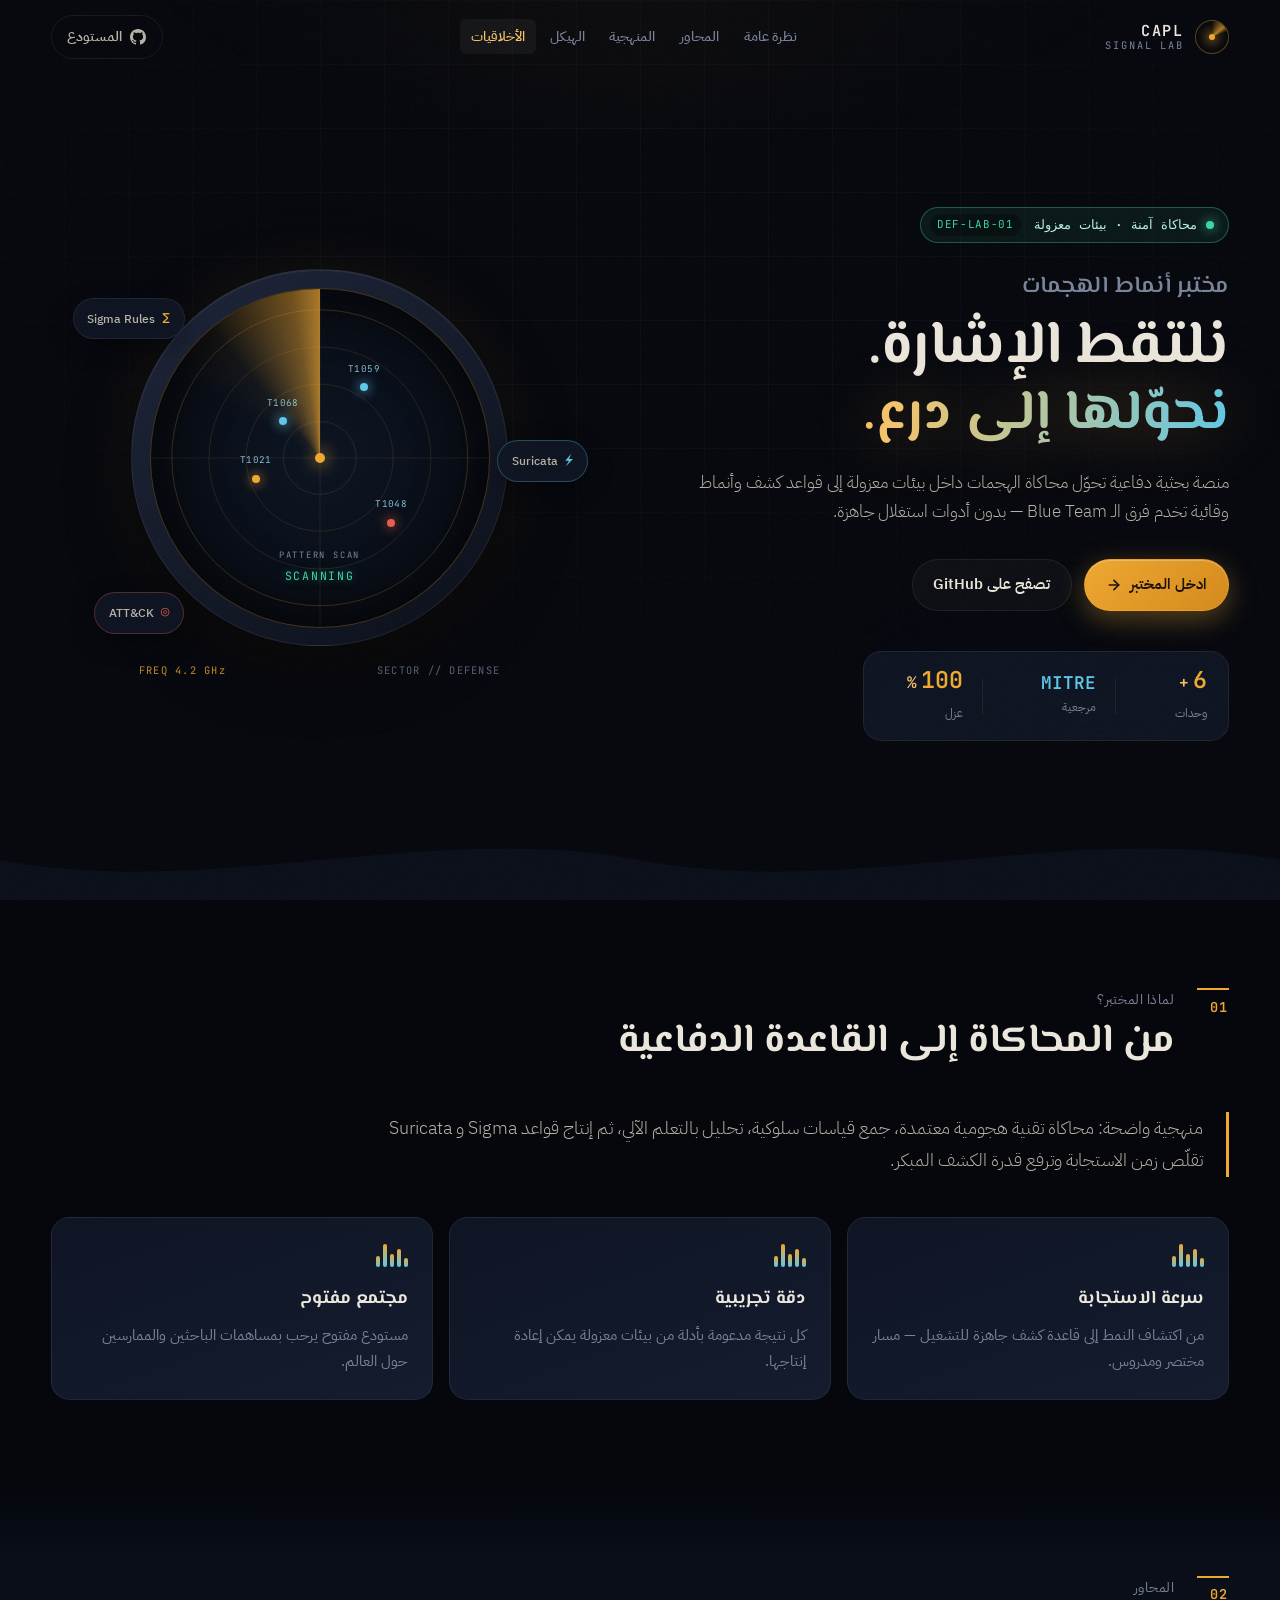
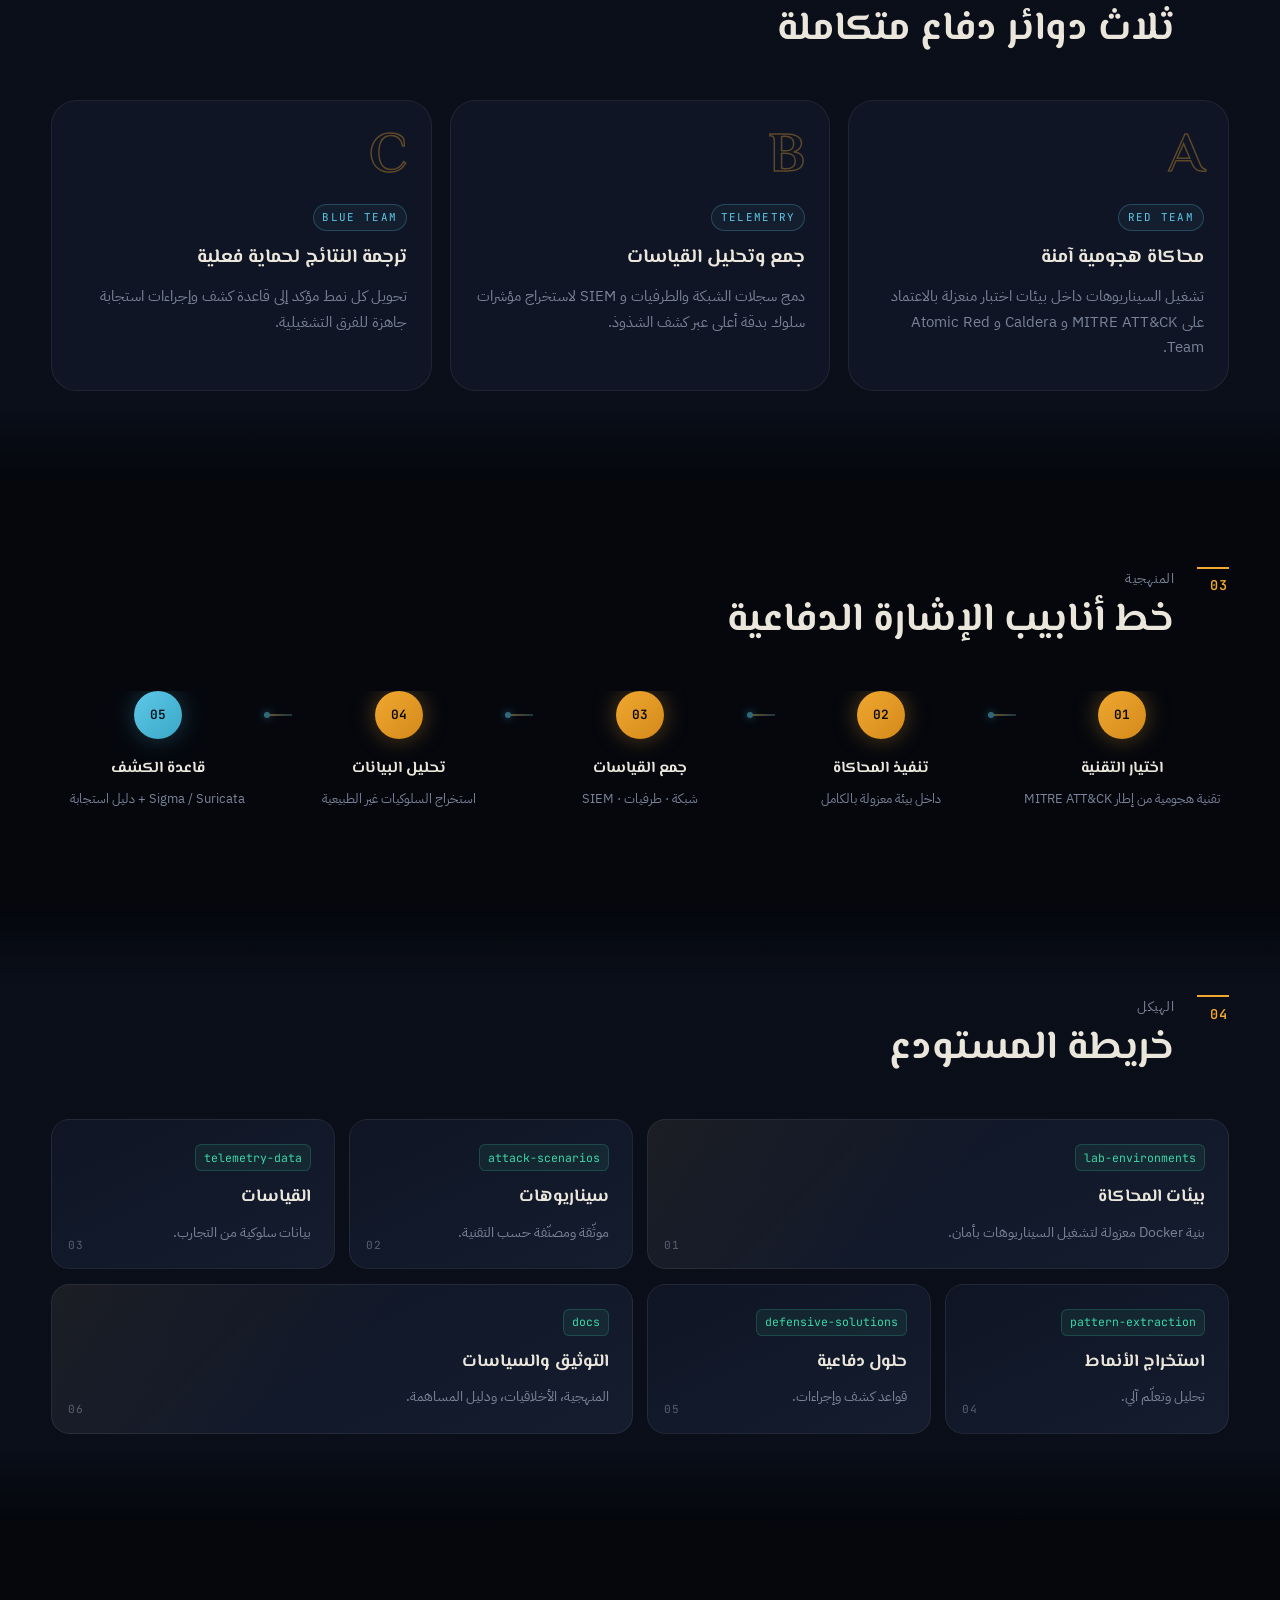
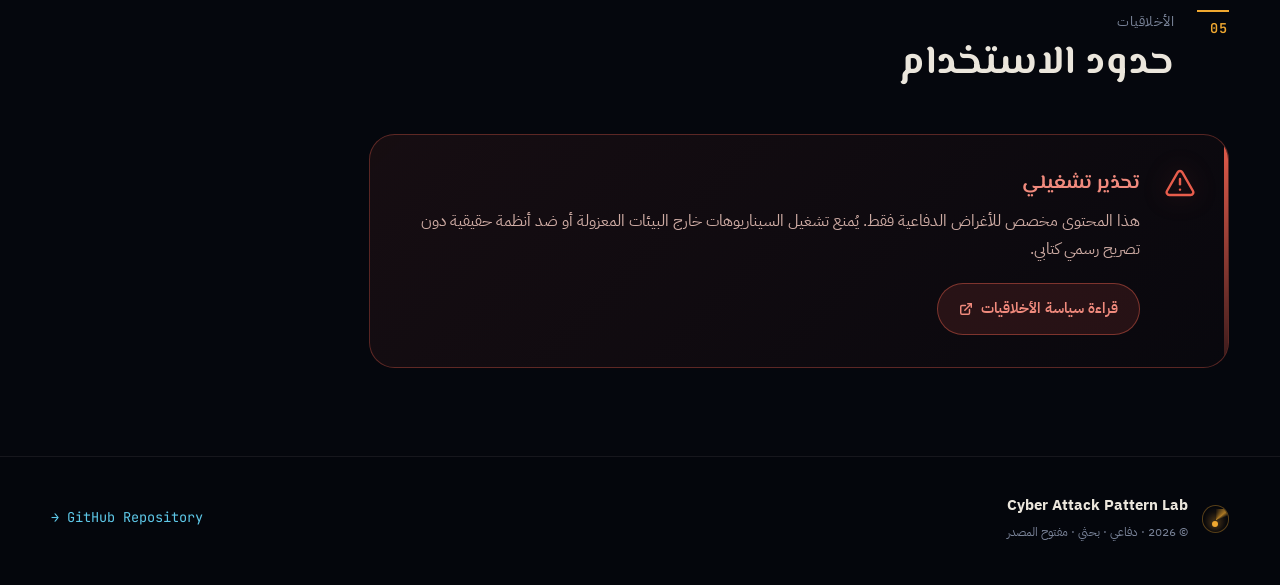
==== commit 1cdf437d: "Redesign site with Signal Lab radar aesthetic. Replace the generic neon cyberpunk theme with a radar" ====
--- a/site/index.html
+++ b/site/index.html
@@ -5,105 +5,490 @@
   <meta name="viewport" content="width=device-width, initial-scale=1.0">
   <meta name="description" content="Cyber Attack Pattern Lab: منصة بحثية دفاعية لمحاكاة الهجمات السيبرانية واستخراج أنماط وقائية قابلة للتطبيق.">
   <title>Cyber Attack Pattern Lab | مختبر أنماط الهجمات السيبرانية</title>
+  <link rel="preconnect" href="https://fonts.googleapis.com">
+  <link rel="preconnect" href="https://fonts.gstatic.com" crossorigin>
+  <link href="https://fonts.googleapis.com/css2?family=El+Messiri:wght@500;600;700&family=IBM+Plex+Sans+Arabic:wght@300;400;500;600;700&family=JetBrains+Mono:wght@400;500;600&display=swap" rel="stylesheet">
   <link rel="stylesheet" href="style.css">
 </head>
 <body>
-  <header class="hero" id="top">
-    <nav class="navbar container">
-      <a class="brand" href="#top" aria-label="العودة إلى الأعلى">
-        <span class="brand-mark">🛡️</span>
-        <span>Cyber Attack Pattern Lab</span>
+
+  <div class="noise" aria-hidden="true"></div>
+  <div class="grid-floor" aria-hidden="true"></div>
+  <div id="scroll-progress" aria-hidden="true"></div>
+
+  <!-- NAV -->
+  <header id="top">
+    <nav class="navbar" role="navigation" aria-label="القائمة الرئيسية">
+      <div class="container nav-inner">
+        <a class="brand" href="#top">
+          <span class="brand-radar" aria-hidden="true">
+            <span class="brand-sweep"></span>
+            <span class="brand-core"></span>
+          </span>
+          <span class="brand-text">
+            <span class="brand-name">CAPL</span>
+            <span class="brand-sub">Signal Lab</span>
+          </span>
+        </a>
+
+        <button class="nav-toggle" id="nav-toggle" aria-expanded="false" aria-controls="nav-menu" aria-label="فتح القائمة">
+          <span></span><span></span><span></span>
+        </button>
+
+        <ul class="nav-links" id="nav-menu" role="list">
+          <li><a href="#about">نظرة عامة</a></li>
+          <li><a href="#pillars">المحاور</a></li>
+          <li><a href="#workflow">المنهجية</a></li>
+          <li><a href="#structure">الهيكل</a></li>
+          <li><a href="#ethics">الأخلاقيات</a></li>
+        </ul>
+
+        <a href="https://github.com/mwthrc23-ui/cyber-attack-pattern-lab.github.io"
+           target="_blank" rel="noreferrer" class="btn btn-ghost nav-github">
+          <svg width="16" height="16" viewBox="0 0 24 24" fill="currentColor" aria-hidden="true"><path d="M12 0C5.37 0 0 5.37 0 12c0 5.31 3.435 9.795 8.205 11.385.6.105.825-.255.825-.57 0-.285-.015-1.23-.015-2.235-3.015.555-3.795-.735-4.035-1.41-.135-.345-.72-1.41-1.23-1.695-.42-.225-1.02-.78-.015-.795.945-.015 1.62.87 1.845 1.23 1.08 1.815 2.805 1.305 3.495.99.105-.78.42-1.305.765-1.605-2.67-.3-5.46-1.335-5.46-5.925 0-1.305.465-2.385 1.23-3.225-.12-.3-.54-1.53.12-3.18 0 0 1.005-.315 3.3 1.23.96-.27 1.98-.405 3-.405s2.04.135 3 .405c2.295-1.56 3.3-1.23 3.3-1.23.66 1.65.24 2.88.12 3.18.765.84 1.23 1.905 1.23 3.225 0 4.605-2.805 5.625-5.475 5.925.435.375.81 1.095.81 2.22 0 1.605-.015 2.895-.015 3.3 0 .315.225.69.825.57A12.02 12.02 0 0 0 24 12c0-6.63-5.37-12-12-12z"/></svg>
+          المستودع
+        </a>
+      </div>
+    </nav>
+  </header>
+
+  <!-- HERO -->
+  <section class="hero" aria-labelledby="hero-title">
+    <div class="container hero-grid">
+      <div class="hero-copy">
+        <div class="status-chip">
+          <span class="status-pulse" aria-hidden="true"></span>
+          <span>محاكاة آمنة · بيئات معزولة</span>
+          <span class="status-code">DEF-LAB-01</span>
+        </div>
+
+        <h1 id="hero-title">
+          <span class="title-eyebrow">مختبر أنماط الهجمات</span>
+          <span class="title-main">نلتقط الإشارة.</span>
+          <span class="title-accent">نحوّلها إلى درع.</span>
+        </h1>
+
+        <p class="lead">
+          منصة بحثية دفاعية تحوّل محاكاة الهجمات داخل بيئات معزولة إلى قواعد كشف
+          وأنماط وقائية تخدم فرق الـ Blue Team — بدون أدوات استغلال جاهزة.
+        </p>
+
+        <div class="hero-actions">
+          <a href="#about" class="btn btn-primary">
+            <span>ادخل المختبر</span>
+            <svg width="16" height="16" viewBox="0 0 24 24" fill="none" stroke="currentColor" stroke-width="2.5" stroke-linecap="round" stroke-linejoin="round" aria-hidden="true"><path d="M5 12h14"/><path d="m12 5 7 7-7 7"/></svg>
+          </a>
+          <a href="https://github.com/mwthrc23-ui/cyber-attack-pattern-lab.github.io"
+             target="_blank" rel="noreferrer" class="btn btn-outline">تصفح على GitHub</a>
+        </div>
+
+        <div class="hero-stats" aria-label="مؤشرات المشروع">
+          <div class="stat">
+            <span class="stat-value" data-target="6">0</span>
+            <span class="stat-unit">+</span>
+            <span class="stat-label">وحدات</span>
+          </div>
+          <div class="stat-divider" aria-hidden="true"></div>
+          <div class="stat">
+            <span class="stat-value stat-text">MITRE</span>
+            <span class="stat-label">مرجعية</span>
+          </div>
+          <div class="stat-divider" aria-hidden="true"></div>
+          <div class="stat">
+            <span class="stat-value" data-target="100">0</span>
+            <span class="stat-unit">%</span>
+            <span class="stat-label">عزل</span>
+          </div>
+        </div>
+      </div>
+
+      <!-- Signature: Radar scope -->
+      <div class="radar-stage" aria-hidden="true">
+        <div class="radar-frame">
+          <div class="radar-bezel">
+            <div class="radar-screen">
+              <div class="radar-rings">
+                <span></span><span></span><span></span><span></span>
+              </div>
+              <div class="radar-cross"></div>
+              <div class="radar-sweep"></div>
+              <div class="radar-blip blip-1" data-label="T1059"></div>
+              <div class="radar-blip blip-2" data-label="T1021"></div>
+              <div class="radar-blip blip-3" data-label="T1048"></div>
+              <div class="radar-blip blip-4" data-label="T1068"></div>
+              <div class="radar-center"></div>
+              <div class="radar-readout">
+                <span class="readout-label">PATTERN SCAN</span>
+                <span class="readout-value" id="scan-status">ACTIVE</span>
+              </div>
+            </div>
+          </div>
+          <div class="radar-meta">
+            <span>SECTOR // DEFENSE</span>
+            <span class="radar-freq">FREQ 4.2 GHz</span>
+          </div>
+        </div>
+
+        <div class="orbit-card orbit-a">
+          <span class="orbit-icon">Σ</span>
+          <span>Sigma Rules</span>
+        </div>
+        <div class="orbit-card orbit-b">
+          <span class="orbit-icon">⚡</span>
+          <span>Suricata</span>
+        </div>
+        <div class="orbit-card orbit-c">
+          <span class="orbit-icon">◎</span>
+          <span>ATT&amp;CK</span>
+        </div>
+      </div>
+    </div>
+
+    <div class="hero-wave" aria-hidden="true">
+      <svg viewBox="0 0 1440 80" preserveAspectRatio="none">
+        <path class="wave-path" d="M0,40 C240,80 480,0 720,40 C960,80 1200,0 1440,40 L1440,80 L0,80 Z"/>
+      </svg>
+    </div>
+  </section>
+
+  <main>
+
+    <!-- ABOUT -->
+    <section class="section" id="about" aria-labelledby="about-title">
+      <div class="container">
+        <div class="section-head">
+          <span class="section-index">01</span>
+          <div>
+            <p class="section-kicker">لماذا المختبر؟</p>
+            <h2 id="about-title">من المحاكاة إلى القاعدة الدفاعية</h2>
+          </div>
+        </div>
+
+        <div class="about-layout">
+          <p class="about-lead">
+            منهجية واضحة: محاكاة تقنية هجومية معتمدة، جمع قياسات سلوكية، تحليل بالتعلم الآلي،
+            ثم إنتاج قواعد Sigma و Suricata تقلّص زمن الاستجابة وترفع قدرة الكشف المبكر.
+          </p>
+
+          <div class="signal-cards">
+            <article class="signal-card">
+              <div class="signal-bars" aria-hidden="true">
+                <i></i><i></i><i></i><i></i><i></i>
+              </div>
+              <h3>سرعة الاستجابة</h3>
+              <p>من اكتشاف النمط إلى قاعدة كشف جاهزة للتشغيل — مسار مختصر ومدروس.</p>
+            </article>
+            <article class="signal-card">
+              <div class="signal-bars" aria-hidden="true">
+                <i></i><i></i><i></i><i></i><i></i>
+              </div>
+              <h3>دقة تجريبية</h3>
+              <p>كل نتيجة مدعومة بأدلة من بيئات معزولة يمكن إعادة إنتاجها.</p>
+            </article>
+            <article class="signal-card">
+              <div class="signal-bars" aria-hidden="true">
+                <i></i><i></i><i></i><i></i><i></i>
+              </div>
+              <h3>مجتمع مفتوح</h3>
+              <p>مستودع مفتوح يرحب بمساهمات الباحثين والممارسين حول العالم.</p>
+            </article>
+          </div>
+        </div>
+      </div>
+    </section>
+
+    <!-- PILLARS -->
+    <section class="section section-dim" id="pillars" aria-labelledby="pillars-title">
+      <div class="container">
+        <div class="section-head">
+          <span class="section-index">02</span>
+          <div>
+            <p class="section-kicker">المحاور</p>
+            <h2 id="pillars-title">ثلاث دوائر دفاع متكاملة</h2>
+          </div>
+        </div>
+
+        <div class="pillars-rail">
+          <article class="pillar">
+            <div class="pillar-num">A</div>
+            <div class="pillar-body">
+              <span class="pillar-tag">Red Team</span>
+              <h3>محاكاة هجومية آمنة</h3>
+              <p>تشغيل السيناريوهات داخل بيئات اختبار منعزلة بالاعتماد على MITRE ATT&amp;CK و Caldera و Atomic Red Team.</p>
+            </div>
+            <div class="pillar-glow" aria-hidden="true"></div>
+          </article>
+          <article class="pillar">
+            <div class="pillar-num">B</div>
+            <div class="pillar-body">
+              <span class="pillar-tag">Telemetry</span>
+              <h3>جمع وتحليل القياسات</h3>
+              <p>دمج سجلات الشبكة والطرفيات و SIEM لاستخراج مؤشرات سلوك بدقة أعلى عبر كشف الشذوذ.</p>
+            </div>
+            <div class="pillar-glow" aria-hidden="true"></div>
+          </article>
+          <article class="pillar">
+            <div class="pillar-num">C</div>
+            <div class="pillar-body">
+              <span class="pillar-tag">Blue Team</span>
+              <h3>ترجمة النتائج لحماية فعلية</h3>
+              <p>تحويل كل نمط مؤكد إلى قاعدة كشف وإجراءات استجابة جاهزة للفرق التشغيلية.</p>
+            </div>
+            <div class="pillar-glow" aria-hidden="true"></div>
+          </article>
+        </div>
+      </div>
+    </section>
+
+    <!-- WORKFLOW -->
+    <section class="section" id="workflow" aria-labelledby="workflow-title">
+      <div class="container">
+        <div class="section-head">
+          <span class="section-index">03</span>
+          <div>
+            <p class="section-kicker">المنهجية</p>
+            <h2 id="workflow-title">خط أنابيب الإشارة الدفاعية</h2>
+          </div>
+        </div>
+
+        <div class="pipeline" role="list">
+          <div class="pipe-step" role="listitem">
+            <div class="pipe-node"><span>01</span></div>
+            <h3>اختيار التقنية</h3>
+            <p>تقنية هجومية من إطار MITRE ATT&amp;CK</p>
+          </div>
+          <div class="pipe-link" aria-hidden="true"></div>
+          <div class="pipe-step" role="listitem">
+            <div class="pipe-node"><span>02</span></div>
+            <h3>تنفيذ المحاكاة</h3>
+            <p>داخل بيئة معزولة بالكامل</p>
+          </div>
+          <div class="pipe-link" aria-hidden="true"></div>
+          <div class="pipe-step" role="listitem">
+            <div class="pipe-node"><span>03</span></div>
+            <h3>جمع القياسات</h3>
+            <p>شبكة · طرفيات · SIEM</p>
+          </div>
+          <div class="pipe-link" aria-hidden="true"></div>
+          <div class="pipe-step" role="listitem">
+            <div class="pipe-node"><span>04</span></div>
+            <h3>تحليل البيانات</h3>
+            <p>استخراج السلوكيات غير الطبيعية</p>
+          </div>
+          <div class="pipe-link" aria-hidden="true"></div>
+          <div class="pipe-step" role="listitem">
+            <div class="pipe-node pipe-node--end"><span>05</span></div>
+            <h3>قاعدة الكشف</h3>
+            <p>Sigma / Suricata + دليل استجابة</p>
+          </div>
+        </div>
+      </div>
+    </section>
+
+    <!-- STRUCTURE -->
+    <section class="section section-dim" id="structure" aria-labelledby="structure-title">
+      <div class="container">
+        <div class="section-head">
+          <span class="section-index">04</span>
+          <div>
+            <p class="section-kicker">الهيكل</p>
+            <h2 id="structure-title">خريطة المستودع</h2>
+          </div>
+        </div>
+
+        <div class="bento">
+          <article class="bento-item bento-wide">
+            <code>lab-environments</code>
+            <h3>بيئات المحاكاة</h3>
+            <p>بنية Docker معزولة لتشغيل السيناريوهات بأمان.</p>
+            <span class="bento-mark">01</span>
+          </article>
+          <article class="bento-item">
+            <code>attack-scenarios</code>
+            <h3>سيناريوهات</h3>
+            <p>موثّقة ومصنّفة حسب التقنية.</p>
+            <span class="bento-mark">02</span>
+          </article>
+          <article class="bento-item">
+            <code>telemetry-data</code>
+            <h3>القياسات</h3>
+            <p>بيانات سلوكية من التجارب.</p>
+            <span class="bento-mark">03</span>
+          </article>
+          <article class="bento-item">
+            <code>pattern-extraction</code>
+            <h3>استخراج الأنماط</h3>
+            <p>تحليل وتعلّم آلي.</p>
+            <span class="bento-mark">04</span>
+          </article>
+          <article class="bento-item">
+            <code>defensive-solutions</code>
+            <h3>حلول دفاعية</h3>
+            <p>قواعد كشف وإجراءات.</p>
+            <span class="bento-mark">05</span>
+          </article>
+          <article class="bento-item bento-wide">
+            <code>docs</code>
+            <h3>التوثيق والسياسات</h3>
+            <p>المنهجية، الأخلاقيات، ودليل المساهمة.</p>
+            <span class="bento-mark">06</span>
+          </article>
+        </div>
+      </div>
+    </section>
+
+    <!-- ETHICS -->
+    <section class="section" id="ethics" aria-labelledby="ethics-title">
+      <div class="container">
+        <div class="section-head">
+          <span class="section-index">05</span>
+          <div>
+            <p class="section-kicker">الأخلاقيات</p>
+            <h2 id="ethics-title">حدود الاستخدام</h2>
+          </div>
+        </div>
+
+        <div class="ethics-panel">
+          <div class="ethics-stripe" aria-hidden="true"></div>
+          <div class="ethics-icon" aria-hidden="true">
+            <svg width="32" height="32" viewBox="0 0 24 24" fill="none" stroke="currentColor" stroke-width="1.8" stroke-linecap="round" stroke-linejoin="round"><path d="m21.73 18-8-14a2 2 0 0 0-3.48 0l-8 14A2 2 0 0 0 4 21h16a2 2 0 0 0 1.73-3Z"/><path d="M12 9v4"/><path d="M12 17h.01"/></svg>
+          </div>
+          <div class="ethics-body">
+            <h3>تحذير تشغيلي</h3>
+            <p>
+              هذا المحتوى مخصص للأغراض الدفاعية فقط. يُمنع تشغيل السيناريوهات خارج البيئات المعزولة
+              أو ضد أنظمة حقيقية دون تصريح رسمي كتابي.
+            </p>
+            <a href="https://github.com/mwthrc23-ui/cyber-attack-pattern-lab.github.io/blob/main/ETHICS_POLICY.md"
+               target="_blank" rel="noreferrer" class="btn btn-warn">
+              قراءة سياسة الأخلاقيات
+              <svg width="14" height="14" viewBox="0 0 24 24" fill="none" stroke="currentColor" stroke-width="2.5" stroke-linecap="round" stroke-linejoin="round" aria-hidden="true"><path d="M18 13v6a2 2 0 0 1-2 2H5a2 2 0 0 1-2-2V8a2 2 0 0 1 2-2h6"/><polyline points="15 3 21 3 21 9"/><line x1="10" y1="14" x2="21" y2="3"/></svg>
+            </a>
+          </div>
+        </div>
+      </div>
+    </section>
+
+  </main>
+
+  <footer class="footer">
+    <div class="container footer-grid">
+      <div class="footer-brand">
+        <span class="brand-radar brand-radar--sm" aria-hidden="true">
+          <span class="brand-sweep"></span>
+          <span class="brand-core"></span>
+        </span>
+        <div>
+          <strong>Cyber Attack Pattern Lab</strong>
+          <span>© 2026 · دفاعي · بحثي · مفتوح المصدر</span>
+        </div>
+      </div>
+      <a href="https://github.com/mwthrc23-ui/cyber-attack-pattern-lab.github.io"
+         target="_blank" rel="noreferrer" class="footer-link">
+        GitHub Repository →
       </a>
-      <ul class="nav-links">
-        <li><a href="#about">نظرة عامة</a></li>
-        <li><a href="#pillars">المحاور</a></li>
-        <li><a href="#workflow">المنهجية</a></li>
-        <li><a href="#structure">الهيكل</a></li>
-        <li><a href="#ethics">الأخلاقيات</a></li>
-      </ul>
-      <a href="https://github.com/mwthrc23-ui/cyber-attack-pattern-lab.github.io" target="_blank" rel="noreferrer" class="btn btn-ghost">GitHub</a>
-    </nav>
-
-    <div class="hero-content container">
-      <p class="kicker">منصة بحثية دفاعية مفتوحة المصدر</p>
-      <h1>تحويل محاكاة الهجمات إلى قواعد كشف وحلول وقائية دقيقة</h1>
-      <p class="lead">المشروع يركز على محاكاة آمنة داخل بيئات معزولة، جمع بيانات سلوكية موثوقة، وتحليلها لاستخراج أنماط هجومية جديدة تخدم فرق الدفاع السيبراني.</p>
-      <div class="hero-actions">
-        <a href="#about" class="btn btn-primary">استكشف المشروع</a>
-        <a href="https://github.com/mwthrc23-ui/cyber-attack-pattern-lab.github.io" target="_blank" rel="noreferrer" class="btn btn-secondary">تصفح المستودع</a>
-      </div>
-      <ul class="hero-metrics" aria-label="إحصاءات المشروع">
-        <li><strong>6+</strong><span>وحدات رئيسية</span></li>
-        <li><strong>MITRE</strong><span>مرجعية تقنية</span></li>
-        <li><strong>100%</strong><span>بيئات معزولة</span></li>
-      </ul>
     </div>
-  </header>
-
-  <main>
-    <section class="section container" id="about">
-      <h2>لماذا هذا المختبر؟</h2>
-      <p>
-        يوفر المختبر منهجية واضحة تبدأ من محاكاة تقنية هجومية معتمدة، ثم جمع القياسات وتحليلها بالتعلم الآلي،
-        وانتهاءً بإنتاج قواعد دفاعية عملية مثل Sigma وSuricata لتقليل زمن الاستجابة ورفع قدرة الكشف المبكر.
-      </p>
-    </section>
-
-    <section class="section container" id="pillars">
-      <h2>المحاور الأساسية</h2>
-      <div class="grid cards-grid">
-        <article class="card">
-          <h3>🧪 محاكاة هجومية آمنة</h3>
-          <p>تشغيل السيناريوهات داخل بيئات اختبار منعزلة بالاعتماد على MITRE ATT&amp;CK وCaldera وAtomic Red Team.</p>
-        </article>
-        <article class="card">
-          <h3>📡 جمع وتحليل القياسات</h3>
-          <p>دمج سجلات الشبكة والطرفيات وSIEM لاستخراج مؤشرات سلوك ذات دقة أعلى باستخدام نماذج كشف الشذوذ.</p>
-        </article>
-        <article class="card">
-          <h3>🛡️ ترجمة النتائج لحماية فعلية</h3>
-          <p>تحويل كل نمط مؤكد إلى قاعدة كشف وإجراءات استجابة تساعد الفرق التشغيلية على التطبيق السريع.</p>
-        </article>
-      </div>
-    </section>
-
-    <section class="section container" id="workflow">
-      <h2>سير العمل الدفاعي</h2>
-      <ol class="timeline">
-        <li><span>1</span><p>اختيار تقنية هجومية من إطار MITRE ATT&amp;CK.</p></li>
-        <li><span>2</span><p>تنفيذ المحاكاة داخل بيئة معزولة بالكامل.</p></li>
-        <li><span>3</span><p>جمع القياسات من الشبكة والطرفيات وأدوات SIEM.</p></li>
-        <li><span>4</span><p>تحليل البيانات لاستخراج السلوكيات غير الطبيعية.</p></li>
-        <li><span>5</span><p>إنتاج قاعدة كشف ودليل استجابة قابلين للتشغيل.</p></li>
-      </ol>
-    </section>
-
-    <section class="section container" id="structure">
-      <h2>هيكل المستودع</h2>
-      <div class="grid structure-grid">
-        <article class="panel"><h3>lab-environments</h3><p>بنية المحاكاة المعزولة باستخدام Docker.</p></article>
-        <article class="panel"><h3>attack-scenarios</h3><p>سيناريوهات هجومية موثقة ومصنفة حسب التقنية.</p></article>
-        <article class="panel"><h3>telemetry-data</h3><p>البيانات السلوكية المجمعة من التجارب.</p></article>
-        <article class="panel"><h3>pattern-extraction</h3><p>أدوات تحليل واستخراج الأنماط بالتعلم الآلي.</p></article>
-        <article class="panel"><h3>defensive-solutions</h3><p>قواعد كشف وإجراءات وقائية جاهزة.</p></article>
-        <article class="panel"><h3>docs</h3><p>المنهجية والسياسات ودليل المساهمة.</p></article>
-      </div>
-    </section>
-
-    <section class="section container" id="ethics">
-      <h2>سياسة الاستخدام الأخلاقي</h2>
-      <div class="alert-box">
-        <p>
-          ⚠️ هذا المحتوى مخصص للأغراض الدفاعية فقط. يمنع تشغيل السيناريوهات خارج البيئات المعزولة أو ضد أنظمة حقيقية دون تصريح رسمي.
-        </p>
-        <a href="https://github.com/mwthrc23-ui/cyber-attack-pattern-lab.github.io/blob/main/ETHICS_POLICY.md" target="_blank" rel="noreferrer" class="btn btn-secondary">قراءة السياسة كاملة</a>
-      </div>
-    </section>
-  </main>
-
-  <footer class="footer">
-    <p>Cyber Attack Pattern Lab © 2026</p>
-    <p><a href="https://github.com/mwthrc23-ui/cyber-attack-pattern-lab.github.io" target="_blank" rel="noreferrer">زيارة المستودع على GitHub</a></p>
   </footer>
+
+  <script>
+  (() => {
+    'use strict';
+
+    /* Scroll progress */
+    const bar = document.getElementById('scroll-progress');
+    const onScroll = () => {
+      const top = document.documentElement.scrollTop;
+      const max = document.documentElement.scrollHeight - window.innerHeight;
+      if (bar) bar.style.transform = `scaleX(${max > 0 ? top / max : 0})`;
+      document.querySelector('.navbar')?.classList.toggle('scrolled', window.scrollY > 24);
+    };
+    window.addEventListener('scroll', onScroll, { passive: true });
+    onScroll();
+
+    /* Counters */
+    function animateCounter(el) {
+      const target = +el.dataset.target;
+      const start = performance.now();
+      const dur = 1600;
+      const tick = (now) => {
+        const t = Math.min((now - start) / dur, 1);
+        const ease = 1 - Math.pow(1 - t, 3);
+        el.textContent = Math.round(ease * target);
+        if (t < 1) requestAnimationFrame(tick);
+      };
+      requestAnimationFrame(tick);
+    }
+    document.querySelectorAll('[data-target]').forEach(animateCounter);
+
+    /* Mobile nav */
+    const toggle = document.getElementById('nav-toggle');
+    const menu = document.getElementById('nav-menu');
+    if (toggle && menu) {
+      toggle.addEventListener('click', () => {
+        const open = menu.classList.toggle('open');
+        toggle.setAttribute('aria-expanded', open);
+      });
+      menu.querySelectorAll('a').forEach(a => {
+        a.addEventListener('click', () => {
+          menu.classList.remove('open');
+          toggle.setAttribute('aria-expanded', 'false');
+        });
+      });
+    }
+
+    /* Scroll spy */
+    const links = document.querySelectorAll('.nav-links a');
+    const spy = new IntersectionObserver((entries) => {
+      entries.forEach(entry => {
+        if (!entry.isIntersecting) return;
+        links.forEach(a => a.classList.remove('active'));
+        const link = document.querySelector(`.nav-links a[href="#${entry.target.id}"]`);
+        if (link) link.classList.add('active');
+      });
+    }, { rootMargin: '-40% 0px -55% 0px' });
+    document.querySelectorAll('section[id]').forEach(s => spy.observe(s));
+
+    /* Reveal on scroll */
+    const reveal = new IntersectionObserver((entries) => {
+      entries.forEach(e => {
+        if (e.isIntersecting) {
+          e.target.classList.add('is-visible');
+          reveal.unobserve(e.target);
+        }
+      });
+    }, { threshold: 0.12 });
+    document.querySelectorAll('.section, .pillar, .pipe-step, .bento-item, .signal-card, .ethics-panel')
+      .forEach(el => {
+        el.classList.add('reveal-up');
+        reveal.observe(el);
+      });
+
+    /* Radar scan status flicker */
+    const status = document.getElementById('scan-status');
+    const states = ['ACTIVE', 'SCANNING', 'LOCKED', 'ACTIVE'];
+    let si = 0;
+    setInterval(() => {
+      if (!status) return;
+      si = (si + 1) % states.length;
+      status.textContent = states[si];
+    }, 2800);
+
+    /* Subtle parallax on radar blips */
+    const stage = document.querySelector('.radar-stage');
+    if (stage && window.matchMedia('(pointer:fine)').matches) {
+      stage.addEventListener('mousemove', (e) => {
+        const r = stage.getBoundingClientRect();
+        const x = (e.clientX - r.left) / r.width - 0.5;
+        const y = (e.clientY - r.top) / r.height - 0.5;
+        stage.style.setProperty('--tilt-x', `${x * 8}deg`);
+        stage.style.setProperty('--tilt-y', `${-y * 8}deg`);
+      });
+      stage.addEventListener('mouseleave', () => {
+        stage.style.setProperty('--tilt-x', '0deg');
+        stage.style.setProperty('--tilt-y', '0deg');
+      });
+    }
+  })();
+  </script>
 </body>
 </html>
--- a/site/style.css
+++ b/site/style.css
@@ -1,309 +1,1325 @@
+/* ============================================================
+   CAPL — Signal Laboratory Design System
+   Aesthetic: radar ops console · phosphor amber · ice cyan
+   ============================================================ */
+
 :root {
-  --bg: #070b12;
-  --bg-soft: #0f1726;
-  --surface: #121d2f;
-  --surface-soft: #162238;
-  --text: #e7edf8;
-  --muted: #aab8ce;
-  --primary: #4da3ff;
-  --primary-strong: #2f86e5;
-  --accent: #30c8a0;
-  --border: #243348;
-  --shadow: 0 18px 50px rgba(2, 8, 23, 0.45);
-}
-
-* { box-sizing: border-box; margin: 0; padding: 0; }
-
-html { scroll-behavior: smooth; }
+  /* Surfaces */
+  --void:        #05070d;
+  --ink:         #0a0e18;
+  --panel:       #0f1524;
+  --panel-2:     #141c2e;
+  --panel-3:     #1a2438;
+
+  /* Text */
+  --paper:       #ebe6dc;
+  --paper-dim:   #b8b2a6;
+  --steel:       #7a8499;
+  --steel-dim:   #556070;
+
+  /* Signature palette */
+  --amber:       #f0a830;
+  --amber-soft:  #f5c46a;
+  --amber-glow:  rgba(240, 168, 48, 0.35);
+  --ice:         #5ec8e8;
+  --ice-soft:    #9adcf2;
+  --ice-glow:    rgba(94, 200, 232, 0.28);
+  --coral:       #e85d4c;
+  --coral-soft:  #f08a7d;
+  --coral-glow:  rgba(232, 93, 76, 0.25);
+  --mint:        #3dd6a5;
+
+  /* Structure */
+  --line:        rgba(235, 230, 220, 0.08);
+  --line-strong: rgba(240, 168, 48, 0.35);
+  --radius-sm:   0.4rem;
+  --radius:      0.75rem;
+  --radius-lg:   1.15rem;
+  --radius-xl:   1.6rem;
+
+  /* Type */
+  --font-display: "El Messiri", "IBM Plex Sans Arabic", serif;
+  --font-body:    "IBM Plex Sans Arabic", "Segoe UI", Tahoma, sans-serif;
+  --font-mono:    "JetBrains Mono", "SFMono-Regular", Consolas, monospace;
+
+  --ease:         cubic-bezier(0.22, 1, 0.36, 1);
+  --shadow:       0 24px 60px rgba(0, 0, 0, 0.55);
+}
+
+*, *::before, *::after { box-sizing: border-box; margin: 0; padding: 0; }
+
+html {
+  scroll-behavior: smooth;
+  -webkit-font-smoothing: antialiased;
+}
 
 body {
-  font-family: "Tajawal", "Segoe UI", Tahoma, Arial, sans-serif;
-  color: var(--text);
+  font-family: var(--font-body);
+  background: var(--void);
+  color: var(--paper);
+  line-height: 1.75;
+  overflow-x: hidden;
+  min-height: 100vh;
+}
+
+a { color: inherit; text-decoration: none; }
+img, svg { display: block; }
+code { font-family: var(--font-mono); }
+
+/* ── Atmosphere ── */
+.noise {
+  position: fixed;
+  inset: 0;
+  z-index: 50;
+  pointer-events: none;
+  opacity: 0.035;
+  background-image: url("data:image/svg+xml,%3Csvg viewBox='0 0 256 256' xmlns='http://www.w3.org/2000/svg'%3E%3Cfilter id='n'%3E%3CfeTurbulence type='fractalNoise' baseFrequency='0.85' numOctaves='4' stitchTiles='stitch'/%3E%3C/filter%3E%3Crect width='100%25' height='100%25' filter='url(%23n)'/%3E%3C/svg%3E");
+  background-size: 180px;
+}
+
+.grid-floor {
+  position: fixed;
+  inset: 0;
+  z-index: 0;
+  pointer-events: none;
   background:
-    radial-gradient(circle at 10% 10%, rgba(77, 163, 255, 0.2), transparent 35%),
-    radial-gradient(circle at 90% 10%, rgba(48, 200, 160, 0.17), transparent 28%),
-    var(--bg);
-  line-height: 1.8;
-}
-
-a { color: inherit; }
-
+    radial-gradient(ellipse 80% 50% at 50% -10%, rgba(240, 168, 48, 0.08), transparent 55%),
+    radial-gradient(ellipse 60% 40% at 90% 80%, rgba(94, 200, 232, 0.06), transparent 50%),
+    linear-gradient(rgba(235, 230, 220, 0.03) 1px, transparent 1px),
+    linear-gradient(90deg, rgba(235, 230, 220, 0.03) 1px, transparent 1px);
+  background-size: auto, auto, 64px 64px, 64px 64px;
+  mask-image: radial-gradient(ellipse 90% 70% at 50% 30%, black 20%, transparent 75%);
+}
+
+#scroll-progress {
+  position: fixed;
+  top: 0;
+  left: 0;
+  right: 0;
+  height: 2px;
+  z-index: 200;
+  background: linear-gradient(90deg, var(--amber), var(--ice), var(--coral));
+  transform-origin: right center;
+  transform: scaleX(0);
+  transition: transform 0.1s linear;
+  pointer-events: none;
+  box-shadow: 0 0 12px var(--amber-glow);
+}
+
+/* ── Layout ── */
 .container {
-  width: min(1120px, 92%);
+  width: min(1180px, 92%);
   margin-inline: auto;
-}
-
-.hero {
-  min-height: 95vh;
-  border-bottom: 1px solid var(--border);
-}
-
+  position: relative;
+  z-index: 2;
+}
+
+/* ── Navbar ── */
 .navbar {
-  padding: 1.2rem 0;
+  position: fixed;
+  top: 0;
+  inset-inline: 0;
+  z-index: 100;
+  padding: 0.95rem 0;
+  transition: background 0.35s var(--ease), border-color 0.35s, backdrop-filter 0.35s;
+  border-bottom: 1px solid transparent;
+}
+
+.navbar.scrolled {
+  background: rgba(5, 7, 13, 0.78);
+  backdrop-filter: blur(18px) saturate(1.3);
+  border-bottom-color: var(--line);
+}
+
+.nav-inner {
   display: flex;
   align-items: center;
   justify-content: space-between;
   gap: 1rem;
-  flex-wrap: wrap;
 }
 
 .brand {
   display: inline-flex;
   align-items: center;
+  gap: 0.7rem;
+}
+
+.brand-radar {
+  position: relative;
+  width: 2.1rem;
+  height: 2.1rem;
+  border-radius: 50%;
+  border: 1px solid var(--line-strong);
+  background: radial-gradient(circle at center, rgba(240, 168, 48, 0.15), transparent 70%);
+  overflow: hidden;
+  flex-shrink: 0;
+}
+
+.brand-radar--sm {
+  width: 1.7rem;
+  height: 1.7rem;
+}
+
+.brand-sweep {
+  position: absolute;
+  inset: 0;
+  background: conic-gradient(from 0deg, transparent 0deg, var(--amber) 50deg, transparent 70deg);
+  animation: brandSweep 3s linear infinite;
+  opacity: 0.7;
+}
+
+.brand-core {
+  position: absolute;
+  top: 50%;
+  left: 50%;
+  width: 6px;
+  height: 6px;
+  margin: -3px 0 0 -3px;
+  border-radius: 50%;
+  background: var(--amber);
+  box-shadow: 0 0 10px var(--amber);
+}
+
+@keyframes brandSweep {
+  to { transform: rotate(360deg); }
+}
+
+.brand-text {
+  display: flex;
+  flex-direction: column;
+  line-height: 1.15;
+}
+
+.brand-name {
+  font-family: var(--font-mono);
+  font-weight: 600;
+  font-size: 0.95rem;
+  letter-spacing: 0.12em;
+  color: var(--paper);
+}
+
+.brand-sub {
+  font-size: 0.65rem;
+  letter-spacing: 0.18em;
+  text-transform: uppercase;
+  color: var(--steel);
+  font-family: var(--font-mono);
+}
+
+.nav-links {
+  list-style: none;
+  display: flex;
+  align-items: center;
+  gap: 0.15rem;
+}
+
+.nav-links a {
+  padding: 0.4rem 0.7rem;
+  border-radius: var(--radius-sm);
+  color: var(--steel);
+  font-size: 0.9rem;
+  font-weight: 500;
+  transition: color 0.2s, background 0.2s;
+  white-space: nowrap;
+}
+
+.nav-links a:hover,
+.nav-links a.active {
+  color: var(--paper);
+  background: rgba(235, 230, 220, 0.05);
+}
+
+.nav-links a.active {
+  color: var(--amber-soft);
+}
+
+.nav-toggle {
+  display: none;
+  flex-direction: column;
+  gap: 5px;
+  background: transparent;
+  border: none;
+  cursor: pointer;
+  padding: 0.4rem;
+}
+
+.nav-toggle span {
+  display: block;
+  width: 22px;
+  height: 2px;
+  background: var(--paper);
+  border-radius: 2px;
+}
+
+/* ── Buttons ── */
+.btn {
+  display: inline-flex;
+  align-items: center;
+  gap: 0.5rem;
+  padding: 0.78rem 1.3rem;
+  border-radius: 999px;
+  font-family: var(--font-body);
+  font-weight: 600;
+  font-size: 0.92rem;
+  border: 1px solid transparent;
+  cursor: pointer;
+  transition: transform 0.25s var(--ease), box-shadow 0.25s, background 0.25s, border-color 0.25s;
+  white-space: nowrap;
+}
+
+.btn:hover { transform: translateY(-2px); }
+
+.btn-primary {
+  background: linear-gradient(135deg, var(--amber), #d4891a);
+  color: #1a1005;
+  border-color: rgba(240, 168, 48, 0.5);
+  box-shadow: 0 8px 28px var(--amber-glow), inset 0 1px 0 rgba(255, 255, 255, 0.25);
+}
+
+.btn-primary:hover {
+  box-shadow: 0 12px 36px rgba(240, 168, 48, 0.5);
+}
+
+.btn-outline {
+  background: rgba(235, 230, 220, 0.03);
+  border-color: var(--line);
+  color: var(--paper);
+}
+
+.btn-outline:hover {
+  border-color: var(--ice);
+  background: rgba(94, 200, 232, 0.08);
+}
+
+.btn-ghost {
+  background: transparent;
+  border-color: var(--line);
+  color: var(--paper-dim);
+  padding: 0.55rem 0.95rem;
+  font-size: 0.85rem;
+}
+
+.btn-ghost:hover {
+  border-color: var(--line-strong);
+  color: var(--paper);
+}
+
+.btn-warn {
+  background: rgba(232, 93, 76, 0.12);
+  border-color: rgba(232, 93, 76, 0.45);
+  color: var(--coral-soft);
+}
+
+.btn-warn:hover {
+  background: rgba(232, 93, 76, 0.2);
+  box-shadow: 0 8px 24px var(--coral-glow);
+}
+
+/* ── Hero ── */
+.hero {
+  position: relative;
+  z-index: 2;
+  min-height: 100vh;
+  min-height: 100svh;
+  display: flex;
+  flex-direction: column;
+  justify-content: center;
+  padding: 7rem 0 4rem;
+  overflow: hidden;
+}
+
+.hero-grid {
+  display: grid;
+  grid-template-columns: 1.05fr 0.95fr;
+  gap: 3rem;
+  align-items: center;
+}
+
+.hero-copy {
+  max-width: 560px;
+}
+
+.status-chip {
+  display: inline-flex;
+  align-items: center;
   gap: 0.55rem;
+  padding: 0.35rem 0.85rem 0.35rem 0.55rem;
+  border-radius: 999px;
+  border: 1px solid rgba(61, 214, 165, 0.35);
+  background: rgba(61, 214, 165, 0.08);
+  font-size: 0.8rem;
+  color: #b8f0dc;
+  margin-bottom: 1.5rem;
+  font-family: var(--font-mono);
+}
+
+.status-pulse {
+  width: 8px;
+  height: 8px;
+  border-radius: 50%;
+  background: var(--mint);
+  box-shadow: 0 0 12px var(--mint);
+  animation: pulse 1.8s ease-in-out infinite;
+}
+
+@keyframes pulse {
+  0%, 100% { opacity: 1; transform: scale(1); }
+  50% { opacity: 0.4; transform: scale(0.85); }
+}
+
+.status-code {
+  margin-inline-start: 0.3rem;
+  padding: 0.1rem 0.45rem;
+  border-radius: 999px;
+  background: rgba(0, 0, 0, 0.35);
+  color: var(--mint);
+  font-size: 0.68rem;
+  letter-spacing: 0.06em;
+}
+
+h1 {
+  margin-bottom: 1.3rem;
+}
+
+.title-eyebrow {
+  display: block;
+  font-family: var(--font-display);
+  font-size: clamp(1.1rem, 2.2vw, 1.45rem);
+  font-weight: 600;
+  color: var(--steel);
+  margin-bottom: 0.35rem;
+  letter-spacing: 0.02em;
+}
+
+.title-main {
+  display: block;
+  font-family: var(--font-display);
+  font-size: clamp(2.4rem, 5.2vw, 3.8rem);
   font-weight: 700;
-  text-decoration: none;
-}
-
-.brand-mark {
-  width: 2rem;
-  height: 2rem;
+  line-height: 1.15;
+  color: var(--paper);
+  letter-spacing: -0.01em;
+}
+
+.title-accent {
+  display: block;
+  font-family: var(--font-display);
+  font-size: clamp(2.2rem, 4.8vw, 3.5rem);
+  font-weight: 700;
+  line-height: 1.15;
+  background: linear-gradient(105deg, var(--amber) 0%, var(--amber-soft) 40%, var(--ice) 100%);
+  -webkit-background-clip: text;
+  -webkit-text-fill-color: transparent;
+  background-clip: text;
+  filter: drop-shadow(0 0 30px var(--amber-glow));
+}
+
+.lead {
+  color: var(--paper-dim);
+  font-size: 1.05rem;
+  max-width: 34em;
+  margin-bottom: 2rem;
+  font-weight: 300;
+}
+
+.hero-actions {
+  display: flex;
+  flex-wrap: wrap;
+  gap: 0.75rem;
+  margin-bottom: 2.5rem;
+}
+
+.hero-stats {
+  display: flex;
+  align-items: center;
+  gap: 1.2rem;
+  padding: 1rem 1.3rem;
+  border-radius: var(--radius-lg);
+  border: 1px solid var(--line);
+  background: linear-gradient(135deg, rgba(15, 21, 36, 0.9), rgba(20, 28, 46, 0.6));
+  backdrop-filter: blur(12px);
+  width: fit-content;
+}
+
+.stat {
+  display: flex;
+  flex-wrap: wrap;
+  align-items: baseline;
+  gap: 0.15rem 0.25rem;
+  min-width: 4.5rem;
+}
+
+.stat-value {
+  font-family: var(--font-mono);
+  font-size: 1.45rem;
+  font-weight: 600;
+  color: var(--amber);
+  line-height: 1;
+}
+
+.stat-text {
+  font-size: 1.1rem;
+  color: var(--ice);
+}
+
+.stat-unit {
+  font-family: var(--font-mono);
+  color: var(--amber-soft);
+  font-weight: 500;
+}
+
+.stat-label {
+  width: 100%;
+  font-size: 0.75rem;
+  color: var(--steel);
+  margin-top: 0.2rem;
+}
+
+.stat-divider {
+  width: 1px;
+  height: 2.2rem;
+  background: var(--line);
+}
+
+/* ── Radar signature ── */
+.radar-stage {
+  position: relative;
   display: grid;
   place-items: center;
-  border-radius: 0.65rem;
-  background: rgba(77, 163, 255, 0.16);
-  border: 1px solid rgba(77, 163, 255, 0.35);
-}
-
-.nav-links {
-  list-style: none;
-  display: flex;
+  min-height: 420px;
+  --tilt-x: 0deg;
+  --tilt-y: 0deg;
+  perspective: 900px;
+}
+
+.radar-frame {
+  position: relative;
+  z-index: 2;
+  transform: rotateX(var(--tilt-y)) rotateY(var(--tilt-x));
+  transition: transform 0.35s var(--ease);
+}
+
+.radar-bezel {
+  padding: 1.1rem;
+  border-radius: 50%;
+  background:
+    linear-gradient(145deg, #1c2438, #0a0e18);
+  border: 1px solid var(--line);
+  box-shadow:
+    var(--shadow),
+    inset 0 1px 0 rgba(255, 255, 255, 0.06),
+    0 0 80px rgba(240, 168, 48, 0.08);
+}
+
+.radar-screen {
+  position: relative;
+  width: min(340px, 72vw);
+  height: min(340px, 72vw);
+  border-radius: 50%;
+  overflow: hidden;
+  background:
+    radial-gradient(circle at center, #0c1422 0%, #060a12 70%, #030508 100%);
+  border: 1px solid rgba(240, 168, 48, 0.25);
+  box-shadow: inset 0 0 60px rgba(0, 0, 0, 0.8);
+}
+
+.radar-rings span {
+  position: absolute;
+  top: 50%;
+  left: 50%;
+  border: 1px solid rgba(240, 168, 48, 0.12);
+  border-radius: 50%;
+  transform: translate(-50%, -50%);
+}
+
+.radar-rings span:nth-child(1) { width: 22%; height: 22%; }
+.radar-rings span:nth-child(2) { width: 44%; height: 44%; }
+.radar-rings span:nth-child(3) { width: 66%; height: 66%; }
+.radar-rings span:nth-child(4) { width: 88%; height: 88%; border-color: rgba(240, 168, 48, 0.2); }
+
+.radar-cross::before,
+.radar-cross::after {
+  content: '';
+  position: absolute;
+  background: rgba(240, 168, 48, 0.1);
+}
+
+.radar-cross::before {
+  top: 0;
+  bottom: 0;
+  left: 50%;
+  width: 1px;
+  transform: translateX(-50%);
+}
+
+.radar-cross::after {
+  left: 0;
+  right: 0;
+  top: 50%;
+  height: 1px;
+  transform: translateY(-50%);
+}
+
+.radar-sweep {
+  position: absolute;
+  inset: 0;
+  background: conic-gradient(
+    from 0deg,
+    transparent 0deg,
+    transparent 300deg,
+    rgba(240, 168, 48, 0.05) 320deg,
+    rgba(240, 168, 48, 0.45) 350deg,
+    rgba(240, 168, 48, 0.7) 360deg
+  );
+  animation: radarSpin 4s linear infinite;
+  transform-origin: center;
+}
+
+@keyframes radarSpin {
+  to { transform: rotate(360deg); }
+}
+
+.radar-center {
+  position: absolute;
+  top: 50%;
+  left: 50%;
+  width: 10px;
+  height: 10px;
+  margin: -5px 0 0 -5px;
+  border-radius: 50%;
+  background: var(--amber);
+  box-shadow: 0 0 16px var(--amber), 0 0 32px var(--amber-glow);
+  z-index: 3;
+}
+
+.radar-blip {
+  position: absolute;
+  width: 8px;
+  height: 8px;
+  border-radius: 50%;
+  background: var(--ice);
+  box-shadow: 0 0 12px var(--ice), 0 0 24px var(--ice-glow);
+  z-index: 2;
+  animation: blipPulse 2.4s ease-in-out infinite;
+}
+
+.radar-blip::after {
+  content: attr(data-label);
+  position: absolute;
+  top: -1.4rem;
+  left: 50%;
+  transform: translateX(-50%);
+  font-family: var(--font-mono);
+  font-size: 0.58rem;
+  color: var(--ice-soft);
+  white-space: nowrap;
+  letter-spacing: 0.04em;
+  opacity: 0.85;
+}
+
+.blip-1 { top: 28%; left: 62%; animation-delay: 0s; }
+.blip-2 { top: 55%; left: 30%; animation-delay: 0.6s; background: var(--amber); box-shadow: 0 0 12px var(--amber); }
+.blip-3 { top: 68%; left: 70%; animation-delay: 1.2s; background: var(--coral); box-shadow: 0 0 12px var(--coral); }
+.blip-4 { top: 38%; left: 38%; animation-delay: 1.8s; }
+
+@keyframes blipPulse {
+  0%, 100% { transform: scale(1); opacity: 1; }
+  50% { transform: scale(1.5); opacity: 0.55; }
+}
+
+.radar-readout {
+  position: absolute;
+  bottom: 12%;
+  left: 50%;
+  transform: translateX(-50%);
+  display: flex;
+  flex-direction: column;
   align-items: center;
-  flex-wrap: wrap;
+  gap: 0.15rem;
+  z-index: 4;
+  font-family: var(--font-mono);
+}
+
+.readout-label {
+  font-size: 0.55rem;
+  letter-spacing: 0.2em;
+  color: var(--steel);
+}
+
+.readout-value {
+  font-size: 0.72rem;
+  letter-spacing: 0.15em;
+  color: var(--mint);
+  text-shadow: 0 0 10px rgba(61, 214, 165, 0.5);
+}
+
+.radar-meta {
+  display: flex;
+  justify-content: space-between;
+  margin-top: 0.9rem;
+  padding: 0 0.5rem;
+  font-family: var(--font-mono);
+  font-size: 0.65rem;
+  letter-spacing: 0.12em;
+  color: var(--steel-dim);
+}
+
+.radar-freq { color: var(--amber); opacity: 0.8; }
+
+.orbit-card {
+  position: absolute;
+  display: flex;
+  align-items: center;
+  gap: 0.45rem;
+  padding: 0.5rem 0.85rem;
+  border-radius: 999px;
+  border: 1px solid var(--line);
+  background: rgba(15, 21, 36, 0.88);
+  backdrop-filter: blur(10px);
+  font-size: 0.78rem;
+  font-weight: 500;
+  color: var(--paper-dim);
+  box-shadow: 0 8px 24px rgba(0, 0, 0, 0.4);
+  z-index: 3;
+  animation: float 5s ease-in-out infinite;
+}
+
+.orbit-icon {
+  font-family: var(--font-mono);
+  color: var(--amber);
+  font-size: 0.85rem;
+}
+
+.orbit-a { top: 8%; left: 4%; animation-delay: 0s; }
+.orbit-b { top: 42%; right: 0; animation-delay: 1.2s; border-color: rgba(94, 200, 232, 0.3); }
+.orbit-b .orbit-icon { color: var(--ice); }
+.orbit-c { bottom: 12%; left: 8%; animation-delay: 2s; border-color: rgba(232, 93, 76, 0.3); }
+.orbit-c .orbit-icon { color: var(--coral); }
+
+@keyframes float {
+  0%, 100% { transform: translateY(0); }
+  50% { transform: translateY(-8px); }
+}
+
+.hero-wave {
+  position: absolute;
+  bottom: 0;
+  left: 0;
+  right: 0;
+  height: 80px;
+  z-index: 1;
+  pointer-events: none;
+}
+
+.hero-wave svg {
+  width: 100%;
+  height: 100%;
+}
+
+.wave-path {
+  fill: rgba(15, 21, 36, 0.55);
+}
+
+/* ── Sections ── */
+.section {
+  position: relative;
+  z-index: 2;
+  padding: 5.5rem 0;
+}
+
+.section-dim {
+  background: linear-gradient(
+    180deg,
+    transparent,
+    rgba(15, 21, 36, 0.55) 12%,
+    rgba(15, 21, 36, 0.55) 88%,
+    transparent
+  );
+}
+
+.section-head {
+  display: flex;
+  align-items: flex-start;
+  gap: 1.4rem;
+  margin-bottom: 2.8rem;
+}
+
+.section-index {
+  font-family: var(--font-mono);
+  font-size: 0.85rem;
+  font-weight: 600;
+  color: var(--amber);
+  letter-spacing: 0.1em;
+  padding-top: 0.35rem;
+  border-top: 2px solid var(--amber);
+  min-width: 2rem;
+}
+
+.section-kicker {
+  font-size: 0.85rem;
+  color: var(--steel);
+  margin-bottom: 0.35rem;
+  letter-spacing: 0.04em;
+}
+
+.section h2 {
+  font-family: var(--font-display);
+  font-size: clamp(1.7rem, 3.2vw, 2.5rem);
+  font-weight: 700;
+  line-height: 1.25;
+  color: var(--paper);
+}
+
+/* ── About ── */
+.about-layout {
+  display: grid;
+  gap: 2.5rem;
+}
+
+.about-lead {
+  font-size: 1.15rem;
+  color: var(--paper-dim);
+  max-width: 48em;
+  font-weight: 300;
+  border-inline-start: 3px solid var(--amber);
+  padding-inline-start: 1.4rem;
+}
+
+.signal-cards {
+  display: grid;
+  grid-template-columns: repeat(3, 1fr);
   gap: 1rem;
 }
 
-.nav-links a {
-  text-decoration: none;
-  color: var(--muted);
-  transition: color .2s ease;
-}
-
-.nav-links a:hover { color: var(--text); }
-
-.hero-content {
-  padding: 5rem 0 4rem;
+.signal-card {
+  padding: 1.5rem;
+  border-radius: var(--radius-lg);
+  border: 1px solid var(--line);
+  background: linear-gradient(160deg, var(--panel), var(--panel-2));
+  transition: border-color 0.3s, transform 0.3s var(--ease), box-shadow 0.3s;
+}
+
+.signal-card:hover {
+  border-color: rgba(94, 200, 232, 0.35);
+  transform: translateY(-4px);
+  box-shadow: 0 16px 40px rgba(0, 0, 0, 0.35), 0 0 30px rgba(94, 200, 232, 0.08);
+}
+
+.signal-bars {
+  display: flex;
+  align-items: flex-end;
+  gap: 3px;
+  height: 1.6rem;
+  margin-bottom: 1rem;
+}
+
+.signal-bars i {
+  display: block;
+  width: 4px;
+  border-radius: 2px;
+  background: linear-gradient(to top, var(--ice), var(--amber));
+  animation: barDance 1.4s ease-in-out infinite;
+}
+
+.signal-bars i:nth-child(1) { height: 35%; animation-delay: 0s; }
+.signal-bars i:nth-child(2) { height: 70%; animation-delay: 0.15s; }
+.signal-bars i:nth-child(3) { height: 50%; animation-delay: 0.3s; }
+.signal-bars i:nth-child(4) { height: 90%; animation-delay: 0.45s; }
+.signal-bars i:nth-child(5) { height: 45%; animation-delay: 0.6s; }
+
+@keyframes barDance {
+  0%, 100% { transform: scaleY(1); }
+  50% { transform: scaleY(0.45); }
+}
+
+.signal-card h3 {
+  font-family: var(--font-display);
+  font-size: 1.15rem;
+  margin-bottom: 0.5rem;
+}
+
+.signal-card p {
+  color: var(--steel);
+  font-size: 0.92rem;
+}
+
+/* ── Pillars ── */
+.pillars-rail {
+  display: grid;
+  grid-template-columns: repeat(3, 1fr);
+  gap: 1.1rem;
+}
+
+.pillar {
+  position: relative;
+  overflow: hidden;
+  padding: 1.8rem 1.5rem;
+  border-radius: var(--radius-xl);
+  border: 1px solid var(--line);
+  background: var(--panel);
+  transition: border-color 0.35s, transform 0.35s var(--ease);
+}
+
+.pillar:hover {
+  border-color: rgba(240, 168, 48, 0.4);
+  transform: translateY(-5px);
+}
+
+.pillar-num {
+  font-family: var(--font-display);
+  font-size: 3.5rem;
+  font-weight: 700;
+  line-height: 1;
+  color: transparent;
+  -webkit-text-stroke: 1.5px rgba(240, 168, 48, 0.35);
+  margin-bottom: 1rem;
+}
+
+.pillar-tag {
+  display: inline-block;
+  font-family: var(--font-mono);
+  font-size: 0.68rem;
+  letter-spacing: 0.12em;
+  text-transform: uppercase;
+  color: var(--ice);
+  margin-bottom: 0.6rem;
+  padding: 0.2rem 0.55rem;
+  border-radius: 999px;
+  border: 1px solid rgba(94, 200, 232, 0.25);
+  background: rgba(94, 200, 232, 0.06);
+}
+
+.pillar h3 {
+  font-family: var(--font-display);
+  font-size: 1.2rem;
+  margin-bottom: 0.6rem;
+}
+
+.pillar p {
+  color: var(--steel);
+  font-size: 0.92rem;
+}
+
+.pillar-glow {
+  position: absolute;
+  width: 180px;
+  height: 180px;
+  bottom: -60px;
+  left: -40px;
+  border-radius: 50%;
+  background: radial-gradient(circle, var(--amber-glow), transparent 70%);
+  opacity: 0;
+  transition: opacity 0.4s;
+  pointer-events: none;
+}
+
+.pillar:hover .pillar-glow { opacity: 1; }
+
+/* ── Pipeline ── */
+.pipeline {
+  display: flex;
+  align-items: flex-start;
+  gap: 0;
+  overflow-x: auto;
+  padding-bottom: 0.5rem;
+  scrollbar-width: thin;
+  scrollbar-color: var(--amber) transparent;
+}
+
+.pipe-step {
+  flex: 1 0 140px;
+  min-width: 140px;
   text-align: center;
-}
-
-.kicker {
-  display: inline-flex;
-  padding: .4rem .9rem;
-  border-radius: 999px;
-  border: 1px solid rgba(48, 200, 160, 0.45);
-  background: rgba(48, 200, 160, 0.12);
-  color: #ccf4ea;
-  font-size: .9rem;
-  margin-bottom: 1.2rem;
-}
-
-h1 {
-  font-size: clamp(1.8rem, 3.2vw, 3rem);
-  line-height: 1.3;
-  letter-spacing: .2px;
-  margin-bottom: 1rem;
-}
-
-.lead {
-  color: var(--muted);
-  max-width: 780px;
-  margin: 0 auto 2rem;
-}
-
-.hero-actions {
-  display: flex;
-  justify-content: center;
-  flex-wrap: wrap;
-  gap: .8rem;
-  margin-bottom: 2.2rem;
-}
-
-.btn {
-  border: 1px solid transparent;
-  border-radius: .75rem;
-  font-weight: 700;
-  text-decoration: none;
-  padding: .76rem 1.1rem;
-  transition: all .2s ease;
-  display: inline-flex;
-  align-items: center;
-  justify-content: center;
-}
-
-.btn-primary {
-  background: linear-gradient(180deg, var(--primary), var(--primary-strong));
-  color: white;
-}
-
-.btn-primary:hover { transform: translateY(-1px); box-shadow: 0 8px 20px rgba(47, 134, 229, .35); }
-
-.btn-secondary,
-.btn-ghost {
-  border-color: var(--border);
-  background: rgba(18, 29, 47, 0.8);
-  color: var(--text);
-}
-
-.btn-secondary:hover,
-.btn-ghost:hover { border-color: rgba(77, 163, 255, .5); }
-
-.hero-metrics {
-  list-style: none;
-  display: grid;
-  grid-template-columns: repeat(3, minmax(120px, 1fr));
-  gap: .8rem;
-  width: min(700px, 100%);
-  margin: 0 auto;
-}
-
-.hero-metrics li {
-  padding: 1rem;
-  border: 1px solid var(--border);
-  border-radius: .95rem;
-  background: rgba(18, 29, 47, 0.8);
-}
-
-.hero-metrics strong {
-  display: block;
-  font-size: 1.2rem;
-  color: #ecf4ff;
-}
-
-.hero-metrics span {
-  color: var(--muted);
-  font-size: .9rem;
-}
-
-.section { padding: 4rem 0; }
-
-.section h2 {
-  font-size: clamp(1.35rem, 2.5vw, 2rem);
-  text-align: center;
-  margin-bottom: 1.2rem;
-}
-
-.section > p {
-  max-width: 820px;
-  margin-inline: auto;
-  text-align: center;
-  color: var(--muted);
-}
-
-.grid {
-  display: grid;
-  gap: 1rem;
-  margin-top: 1.6rem;
-}
-
-.cards-grid { grid-template-columns: repeat(auto-fit, minmax(220px, 1fr)); }
-
-.card,
-.panel {
-  border: 1px solid var(--border);
-  border-radius: 1rem;
-  padding: 1.1rem;
-  background: linear-gradient(180deg, var(--surface), var(--surface-soft));
-  box-shadow: var(--shadow);
-}
-
-.card h3,
-.panel h3 { margin-bottom: .5rem; }
-
-.card p,
-.panel p { color: var(--muted); }
-
-.timeline {
-  list-style: none;
-  max-width: 820px;
-  margin: 1.7rem auto 0;
-  display: grid;
-  gap: .8rem;
-}
-
-.timeline li {
-  display: flex;
-  align-items: center;
-  gap: .8rem;
-  padding: .8rem;
-  border: 1px solid var(--border);
-  border-radius: .85rem;
-  background: rgba(18, 29, 47, 0.85);
-}
-
-.timeline span {
-  min-width: 2rem;
-  height: 2rem;
+  padding: 0 0.4rem;
+}
+
+.pipe-node {
+  width: 3rem;
+  height: 3rem;
+  margin: 0 auto 1rem;
   border-radius: 50%;
   display: grid;
   place-items: center;
-  font-weight: 700;
-  color: white;
-  background: linear-gradient(180deg, var(--accent), #1ea885);
-}
-
-.structure-grid { grid-template-columns: repeat(auto-fit, minmax(240px, 1fr)); }
-
-.alert-box {
-  max-width: 850px;
-  margin: 1.2rem auto 0;
-  text-align: center;
-  border: 1px solid rgba(237, 170, 64, 0.58);
-  background: rgba(237, 170, 64, 0.08);
-  border-radius: 1rem;
-  padding: 1.2rem;
-}
-
-.alert-box p {
-  margin-bottom: .9rem;
-  color: #fde7bc;
-}
-
+  font-family: var(--font-mono);
+  font-size: 0.8rem;
+  font-weight: 600;
+  color: var(--void);
+  background: linear-gradient(135deg, var(--amber), #d4891a);
+  box-shadow: 0 0 24px var(--amber-glow);
+  position: relative;
+  z-index: 1;
+}
+
+.pipe-node--end {
+  background: linear-gradient(135deg, var(--ice), #3aa8c8);
+  box-shadow: 0 0 24px var(--ice-glow);
+  color: #041018;
+}
+
+.pipe-link {
+  flex: 0 0 28px;
+  height: 2px;
+  margin-top: 1.45rem;
+  background: linear-gradient(90deg, var(--amber), rgba(94, 200, 232, 0.5));
+  opacity: 0.5;
+  position: relative;
+}
+
+.pipe-link::after {
+  content: '';
+  position: absolute;
+  inset-inline-end: 0;
+  top: 50%;
+  width: 6px;
+  height: 6px;
+  margin-top: -3px;
+  border-radius: 50%;
+  background: var(--ice);
+  box-shadow: 0 0 8px var(--ice);
+}
+
+.pipe-step h3 {
+  font-family: var(--font-display);
+  font-size: 0.98rem;
+  margin-bottom: 0.35rem;
+}
+
+.pipe-step p {
+  color: var(--steel);
+  font-size: 0.82rem;
+}
+
+/* ── Bento structure ── */
+.bento {
+  display: grid;
+  grid-template-columns: repeat(4, 1fr);
+  gap: 0.9rem;
+}
+
+.bento-item {
+  position: relative;
+  padding: 1.4rem;
+  border-radius: var(--radius-lg);
+  border: 1px solid var(--line);
+  background: linear-gradient(155deg, var(--panel), var(--panel-2));
+  overflow: hidden;
+  transition: border-color 0.3s, transform 0.3s var(--ease);
+  min-height: 150px;
+}
+
+.bento-item:hover {
+  border-color: rgba(94, 200, 232, 0.35);
+  transform: translateY(-3px);
+}
+
+.bento-wide {
+  grid-column: span 2;
+  background:
+    linear-gradient(135deg, rgba(240, 168, 48, 0.06), transparent 50%),
+    linear-gradient(155deg, var(--panel), var(--panel-2));
+}
+
+.bento-item code {
+  display: inline-block;
+  font-size: 0.72rem;
+  color: var(--mint);
+  background: rgba(61, 214, 165, 0.08);
+  border: 1px solid rgba(61, 214, 165, 0.2);
+  padding: 0.15rem 0.5rem;
+  border-radius: var(--radius-sm);
+  margin-bottom: 0.7rem;
+}
+
+.bento-item h3 {
+  font-family: var(--font-display);
+  font-size: 1.1rem;
+  margin-bottom: 0.4rem;
+}
+
+.bento-item p {
+  color: var(--steel);
+  font-size: 0.9rem;
+  max-width: 28em;
+}
+
+.bento-mark {
+  position: absolute;
+  bottom: 0.8rem;
+  left: 1rem;
+  font-family: var(--font-mono);
+  font-size: 0.7rem;
+  color: var(--steel-dim);
+  letter-spacing: 0.1em;
+}
+
+/* ── Ethics ── */
+.ethics-panel {
+  position: relative;
+  display: flex;
+  gap: 1.5rem;
+  align-items: flex-start;
+  padding: 2rem 2rem 2rem 2.2rem;
+  border-radius: var(--radius-xl);
+  border: 1px solid rgba(232, 93, 76, 0.35);
+  background:
+    linear-gradient(135deg, rgba(232, 93, 76, 0.08), rgba(232, 93, 76, 0.02));
+  overflow: hidden;
+  max-width: 860px;
+}
+
+.ethics-stripe {
+  position: absolute;
+  inset-inline-start: 0;
+  top: 0;
+  bottom: 0;
+  width: 4px;
+  background: linear-gradient(to bottom, var(--coral), rgba(232, 93, 76, 0.2));
+}
+
+.ethics-icon {
+  color: var(--coral);
+  flex-shrink: 0;
+  filter: drop-shadow(0 0 12px var(--coral-glow));
+}
+
+.ethics-body h3 {
+  font-family: var(--font-display);
+  font-size: 1.2rem;
+  color: var(--coral-soft);
+  margin-bottom: 0.5rem;
+}
+
+.ethics-body p {
+  color: rgba(240, 200, 190, 0.85);
+  margin-bottom: 1.2rem;
+  font-size: 0.98rem;
+}
+
+/* ── Footer ── */
 .footer {
-  border-top: 1px solid var(--border);
-  text-align: center;
-  color: var(--muted);
-  padding: 1.9rem 1rem 2.2rem;
-}
-
-.footer a {
-  color: #90c5ff;
-  text-decoration: none;
-}
-
+  position: relative;
+  z-index: 2;
+  border-top: 1px solid var(--line);
+  padding: 2.2rem 0 2.6rem;
+  background: rgba(5, 7, 13, 0.7);
+}
+
+.footer-grid {
+  display: flex;
+  align-items: center;
+  justify-content: space-between;
+  gap: 1.2rem;
+  flex-wrap: wrap;
+}
+
+.footer-brand {
+  display: flex;
+  align-items: center;
+  gap: 0.85rem;
+}
+
+.footer-brand strong {
+  display: block;
+  font-size: 0.95rem;
+}
+
+.footer-brand span {
+  display: block;
+  font-size: 0.78rem;
+  color: var(--steel);
+  margin-top: 0.15rem;
+}
+
+.footer-link {
+  font-family: var(--font-mono);
+  font-size: 0.85rem;
+  color: var(--ice);
+  transition: color 0.2s;
+}
+
+.footer-link:hover { color: var(--ice-soft); }
+
+/* ── Reveal ── */
+.reveal-up {
+  opacity: 0;
+  transform: translateY(28px);
+  transition: opacity 0.7s var(--ease), transform 0.7s var(--ease);
+}
+
+.reveal-up.is-visible {
+  opacity: 1;
+  transform: none;
+}
+
+/* ── 404 ── */
 .not-found {
   min-height: 100vh;
   display: grid;
   place-items: center;
   padding: 1.5rem;
+  background: var(--void);
 }
 
 .not-found-card {
-  width: min(680px, 100%);
-  border: 1px solid var(--border);
-  border-radius: 1rem;
-  background: linear-gradient(180deg, var(--surface), var(--surface-soft));
+  width: min(640px, 100%);
+  border: 1px solid var(--line);
+  border-radius: var(--radius-xl);
+  background: linear-gradient(160deg, var(--panel), var(--panel-2));
   box-shadow: var(--shadow);
   text-align: center;
-  padding: 2rem;
+  padding: 2.8rem 2rem;
 }
 
 .not-found-code {
-  font-size: clamp(2.2rem, 6vw, 4rem);
+  font-family: var(--font-display);
+  font-size: clamp(3rem, 10vw, 5.5rem);
+  font-weight: 700;
   line-height: 1;
-  margin-bottom: .8rem;
+  margin-bottom: 0.8rem;
+  background: linear-gradient(105deg, var(--amber), var(--ice));
+  -webkit-background-clip: text;
+  -webkit-text-fill-color: transparent;
+  background-clip: text;
+}
+
+.not-found h1 {
+  font-family: var(--font-display);
+  font-size: 1.5rem;
+  margin-bottom: 0.6rem;
 }
 
 .not-found p {
-  color: var(--muted);
-  margin-bottom: 1.2rem;
-}
-
-@media (max-width: 860px) {
-  .navbar {
+  color: var(--steel);
+  margin-bottom: 1.5rem;
+}
+
+/* ── Responsive ── */
+@media (max-width: 980px) {
+  .hero-grid {
+    grid-template-columns: 1fr;
+    gap: 2.5rem;
+    text-align: center;
+  }
+
+  .hero-copy {
+    max-width: 100%;
+    display: flex;
+    flex-direction: column;
+    align-items: center;
+  }
+
+  .lead { margin-inline: auto; }
+  .hero-stats { margin-inline: auto; }
+  .about-lead { text-align: start; }
+
+  .signal-cards,
+  .pillars-rail {
+    grid-template-columns: 1fr;
+  }
+
+  .bento {
+    grid-template-columns: 1fr 1fr;
+  }
+
+  .bento-wide { grid-column: span 2; }
+}
+
+@media (max-width: 760px) {
+  .nav-toggle { display: flex; }
+
+  .nav-links {
+    position: fixed;
+    top: 0;
+    inset-inline: 0;
+    bottom: 0;
+    flex-direction: column;
     justify-content: center;
-  }
-
-  .hero-metrics {
+    background: rgba(5, 7, 13, 0.97);
+    backdrop-filter: blur(20px);
+    gap: 1.2rem;
+    font-size: 1.15rem;
+    transform: translateX(100%);
+    transition: transform 0.35s var(--ease);
+    z-index: 200;
+  }
+
+  [dir="rtl"] .nav-links { transform: translateX(-100%); }
+  .nav-links.open { transform: translateX(0); }
+
+  .nav-github { display: none; }
+
+  .orbit-card { display: none; }
+
+  .bento {
     grid-template-columns: 1fr;
   }
-}
+
+  .bento-wide { grid-column: auto; }
+
+  .ethics-panel {
+    flex-direction: column;
+    padding: 1.5rem;
+  }
+
+  .pipeline {
+    flex-direction: column;
+    align-items: stretch;
+  }
+
+  .pipe-step {
+    display: grid;
+    grid-template-columns: 3rem 1fr;
+    grid-template-rows: auto auto;
+    column-gap: 1rem;
+    text-align: start;
+    min-width: 0;
+    padding: 0.4rem 0;
+  }
+
+  .pipe-node {
+    grid-row: 1 / 3;
+    margin: 0;
+    align-self: center;
+  }
+
+  .pipe-link {
+    display: none;
+  }
+
+  .hero-stats {
+    flex-direction: column;
+    align-items: stretch;
+    width: 100%;
+    max-width: 280px;
+  }
+
+  .stat-divider {
+    width: 100%;
+    height: 1px;
+  }
+
+  .stat { min-width: 0; justify-content: center; text-align: center; }
+  .stat-label { text-align: center; }
+}
+
+@media (max-width: 480px) {
+  .hero-actions {
+    flex-direction: column;
+    width: 100%;
+  }
+
+  .hero-actions .btn { justify-content: center; width: 100%; }
+
+  .section { padding: 4rem 0; }
+}
+
+@media (prefers-reduced-motion: reduce) {
+  *, *::before, *::after {
+    animation-duration: 0.01ms !important;
+    animation-iteration-count: 1 !important;
+    transition-duration: 0.01ms !important;
+  }
+
+  .radar-sweep,
+  .brand-sweep { animation: none; }
+}
